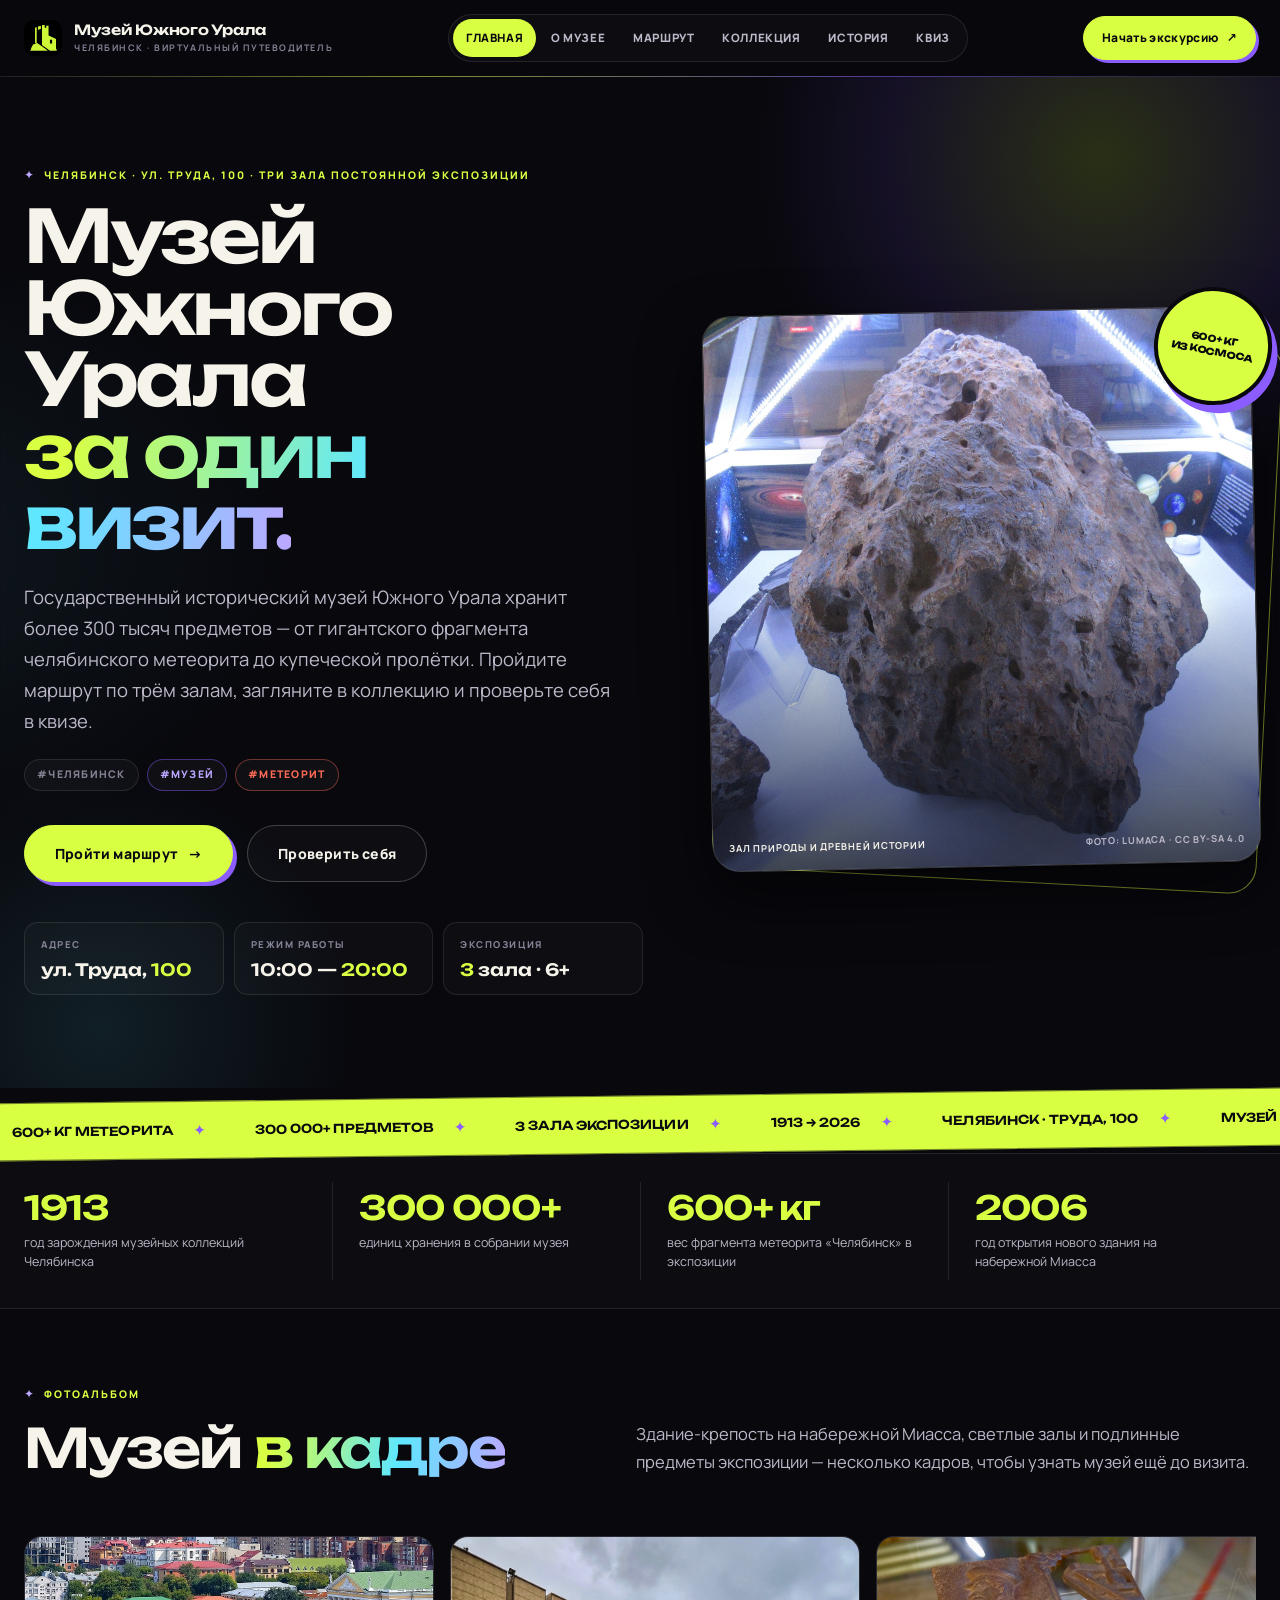
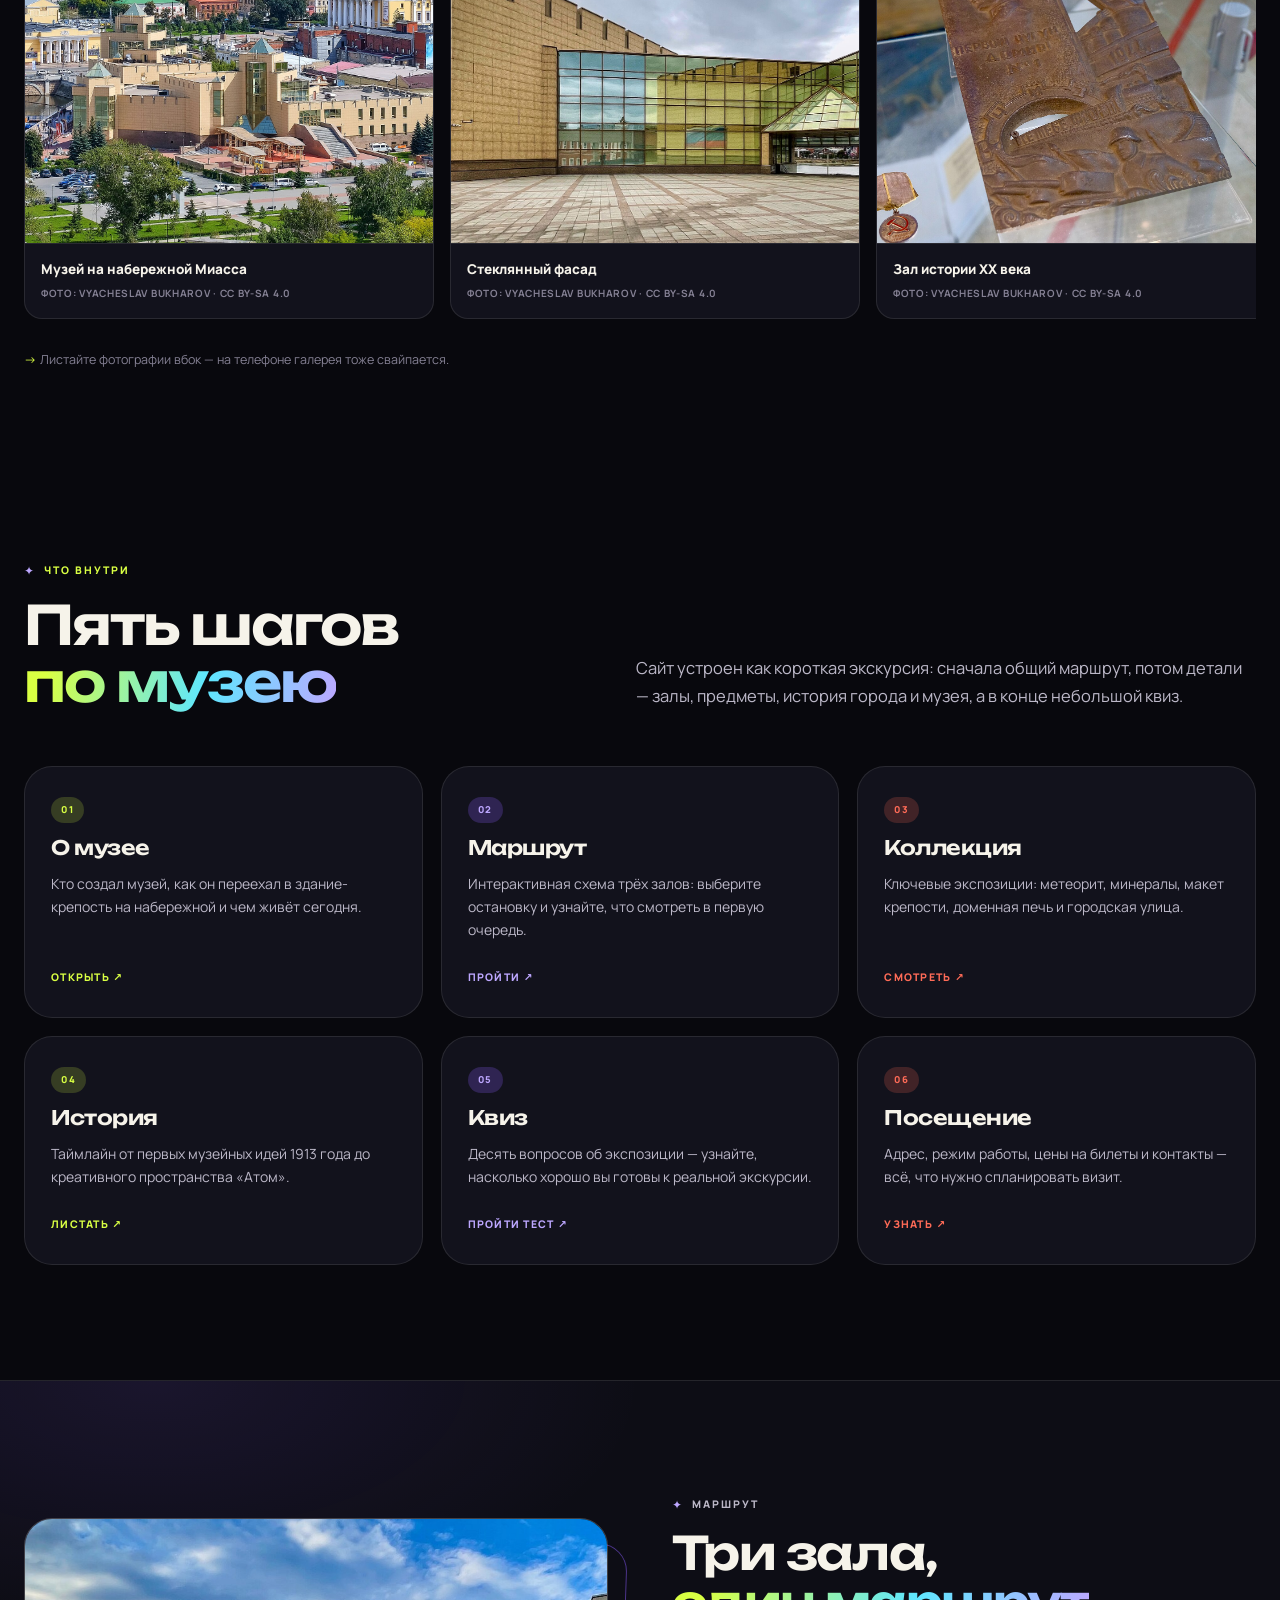
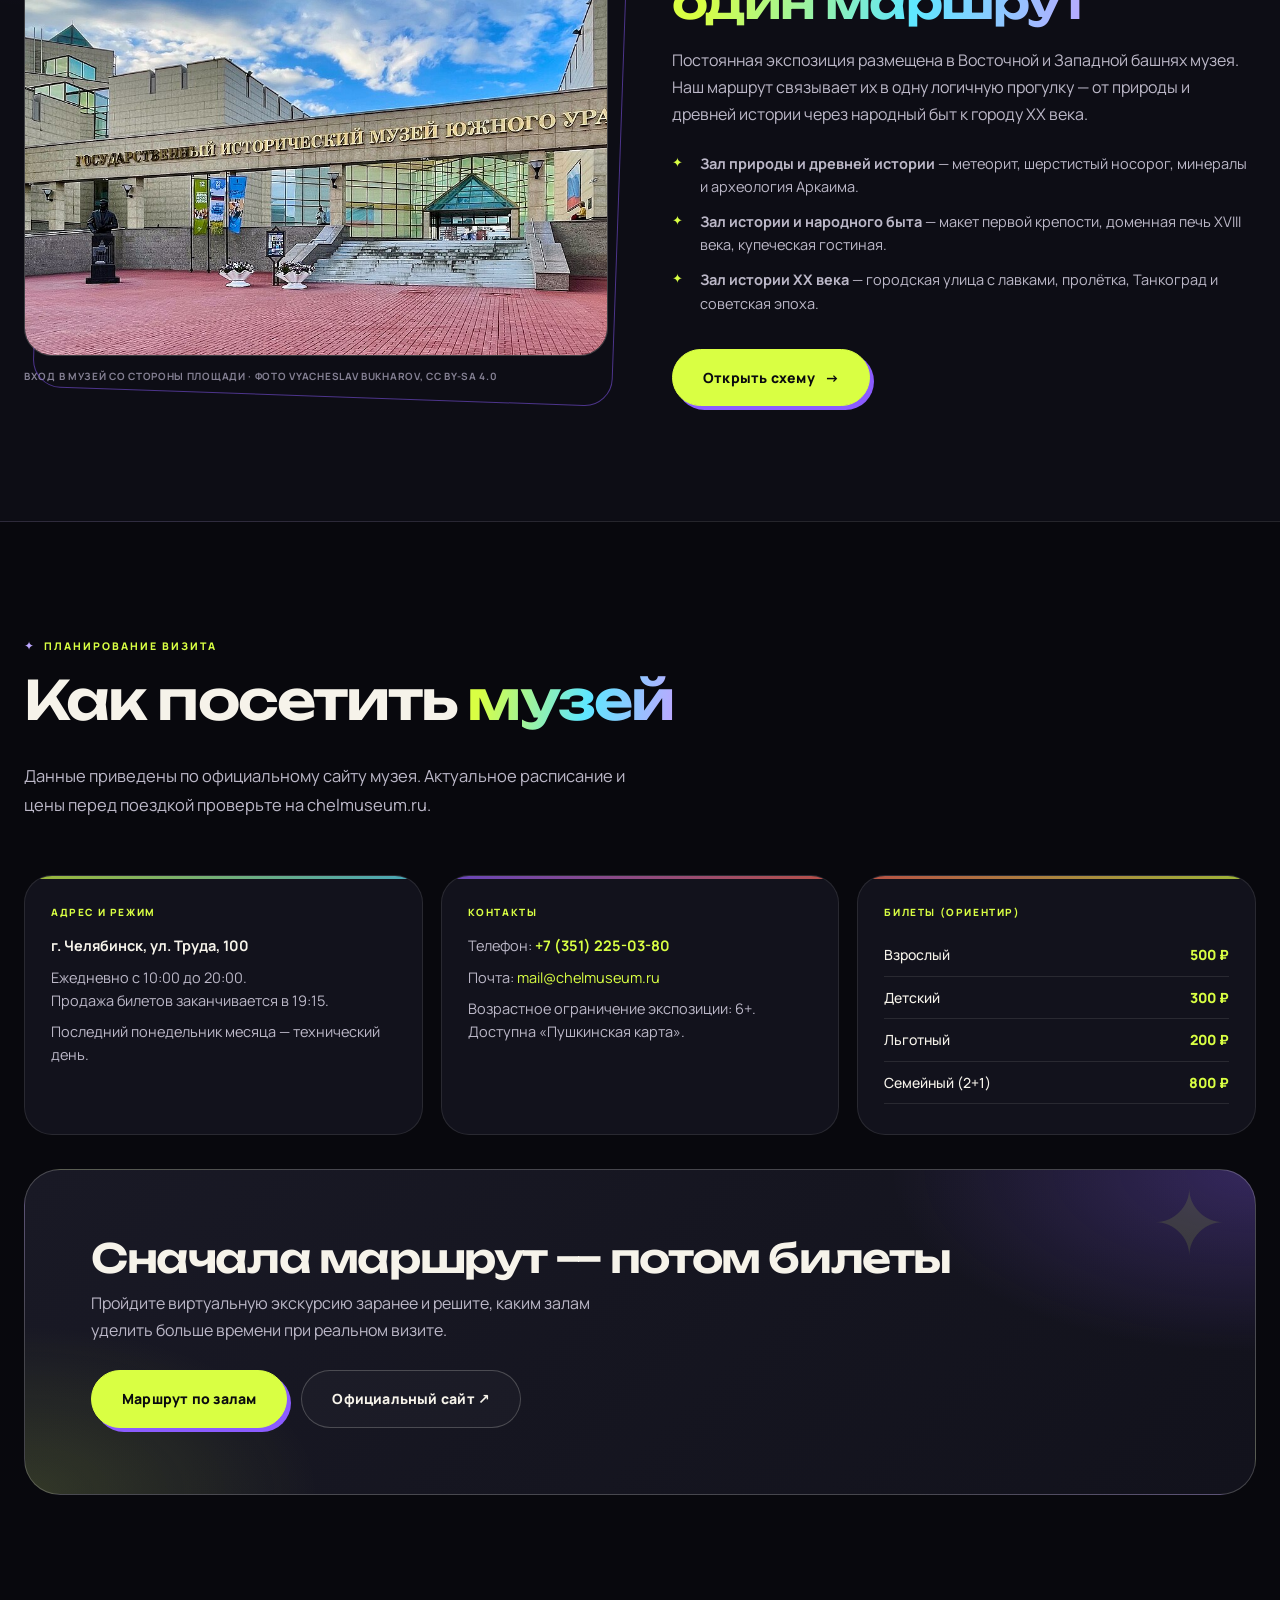
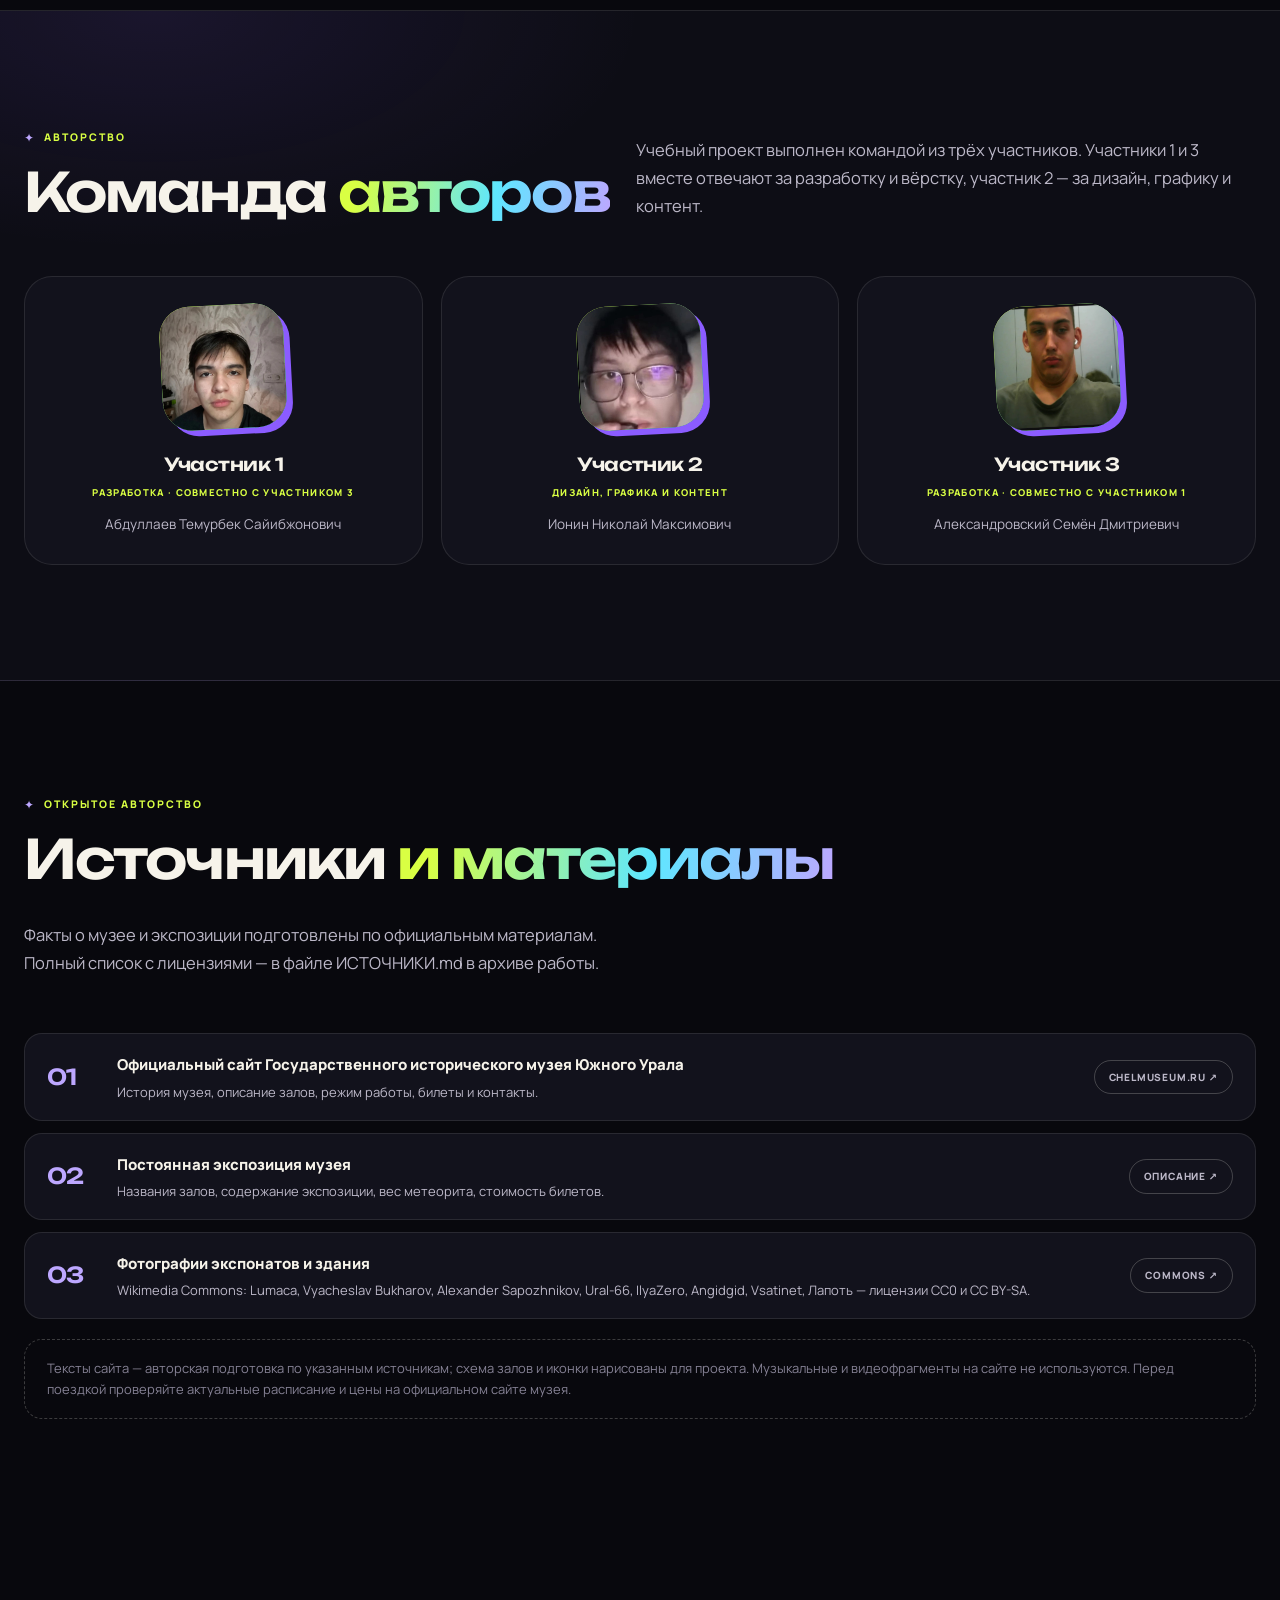
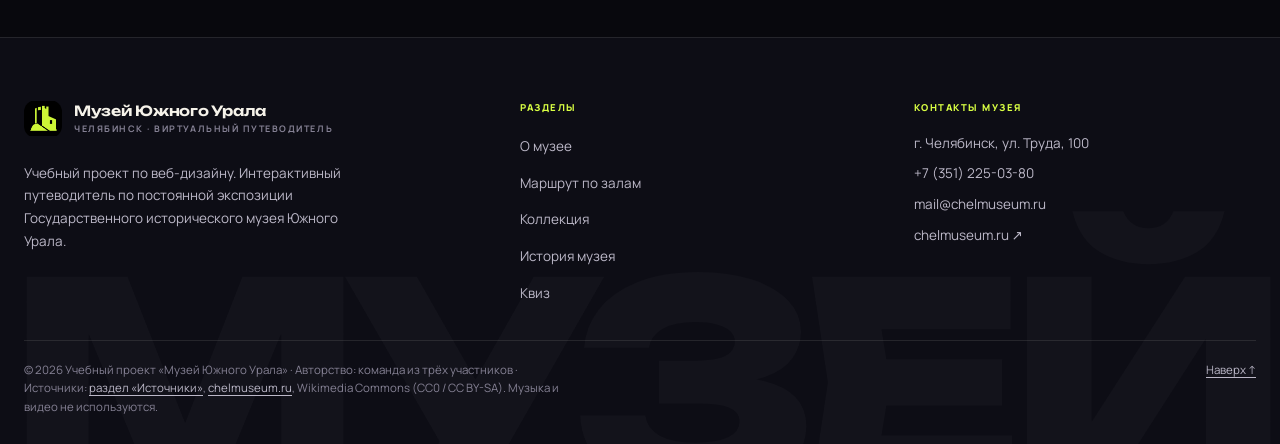
==== index.html @ 5af78d79 "Сайт музея Южного Урала" ====
<!doctype html>
<html lang="ru">
<head>
  <meta charset="utf-8">
  <meta name="viewport" content="width=device-width, initial-scale=1">
  <meta name="theme-color" content="#08080d">
  <meta name="description" content="Виртуальный путеводитель по Государственному историческому музею Южного Урала в Челябинске: маршрут по трём залам, коллекция, история музея и квиз.">
  <title>Музей Южного Урала — виртуальный путеводитель · Челябинск</title>
  <link rel="stylesheet" href="css/style.css">
  <script src="js/main.js" defer></script>
</head>
<body>
  <a class="skip-link" href="#main">Перейти к содержанию</a>

  <header class="site-header">
    <div class="container">
      <a class="brand" href="index.html" aria-label="Музей Южного Урала — на главную">
        <img src="assets/images/Group 1.png" class="brand-mark" alt="Логотип" style="background: none; box-shadow: none; transform: none; object-fit: contain;">
        <span class="brand-name">Музей Южного Урала<span class="brand-sub">Челябинск · виртуальный путеводитель</span></span>
      </a>

      <button class="nav-toggle" type="button" aria-expanded="false" aria-controls="main-nav" aria-label="Открыть меню">
        <span aria-hidden="true"></span>
      </button>

      <nav class="main-nav" id="main-nav" aria-label="Основная навигация">
        <a href="index.html">Главная</a>
        <a href="museum.html">О музее</a>
        <a href="route.html">Маршрут</a>
        <a href="collection.html">Коллекция</a>
        <a href="history.html">История</a>
        <a href="quiz.html">Квиз</a>
      </nav>

      <a class="header-cta" href="route.html">Начать экскурсию <span aria-hidden="true">↗</span></a>
    </div>
  </header>

  <main id="main">

    <!-- Герой -->
    <section class="hero" aria-labelledby="hero-title">
      <div class="container hero-grid">
        <div class="hero-copy">
          <p class="eyebrow">Челябинск · ул. Труда, 100 · три зала постоянной экспозиции</p>
          <h1 class="hero-title" id="hero-title">Музей<br>Южного Урала<br><em>за один визит.</em></h1>
          <p class="hero-lead">
            Государственный исторический музей Южного Урала хранит более 300 тысяч предметов —
            от гигантского фрагмента челябинского метеорита до купеческой пролётки.
            Пройдите маршрут по трём залам, загляните в коллекцию и проверьте себя в квизе.
          </p>
          <div class="hero-chips" aria-label="Ключевые темы проекта">
            <span>#Челябинск</span>
            <span>#музей</span>
            <span>#метеорит</span>
          </div>
          <div class="hero-actions">
            <a class="button button--primary" href="route.html">Пройти маршрут <span aria-hidden="true">→</span></a>
            <a class="button button--ghost" href="quiz.html">Проверить себя</a>
          </div>

          <dl class="hero-meta">
            <div>
              <dt>Адрес</dt>
              <dd>ул. Труда, <span>100</span></dd>
            </div>
            <div>
              <dt>Режим работы</dt>
              <dd>10:00 — <span>20:00</span></dd>
            </div>
            <div>
              <dt>Экспозиция</dt>
              <dd><span>3</span> зала · 6+</dd>
            </div>
          </dl>
        </div>

        <figure class="hero-figure">
          <div class="frame">
            <img src="assets/images/meteorite-museum.jpg" width="1400" height="1050"
                 alt="Фрагмент Челябинского метеорита весом более 600 килограммов под стеклянным колпаком в центре Зала природы и древней истории">
            <figcaption>
              <span>Зал природы и древней истории</span>
              <span>Фото: Lumaca · CC BY-SA 4.0</span>
            </figcaption>
          </div>
          <span class="hero-stamp" aria-hidden="true">600+ кг<br>из космоса</span>
        </figure>
      </div>
    </section>
    <div class="ticker" aria-hidden="true">
      <div class="ticker-track">
        <div class="ticker-group">
          <span class="ticker-item">600+ кг метеорита</span>
          <span class="ticker-item">300 000+ предметов</span>
          <span class="ticker-item">3 зала экспозиции</span>
          <span class="ticker-item">1913 → 2026</span>
          <span class="ticker-item">Челябинск · Труда, 100</span>
          <span class="ticker-item">Музей на крыше</span>
          <span class="ticker-item">Пространство «Атом»</span>
        </div>
        <div class="ticker-group">
          <span class="ticker-item">600+ кг метеорита</span>
          <span class="ticker-item">300 000+ предметов</span>
          <span class="ticker-item">3 зала экспозиции</span>
          <span class="ticker-item">1913 → 2026</span>
          <span class="ticker-item">Челябинск · Труда, 100</span>
          <span class="ticker-item">Музей на крыше</span>
          <span class="ticker-item">Пространство «Атом»</span>
        </div>
      </div>
    </div>
    <section class="facts-strip" aria-label="Музей в цифрах">
      <div class="container">
        <div class="fact"><strong>1913</strong><span>год зарождения музейных коллекций Челябинска</span></div>
        <div class="fact"><strong>300 000+</strong><span>единиц хранения в собрании музея</span></div>
        <div class="fact"><strong>600+ кг</strong><span>вес фрагмента метеорита «Челябинск» в экспозиции</span></div>
        <div class="fact"><strong>2006</strong><span>год открытия нового здания на набережной Миасса</span></div>
      </div>
    </section>
    <section class="section section--tight" aria-labelledby="gallery-title">
      <div class="container">
        <div class="section-head reveal">
          <div>
            <p class="eyebrow">Фотоальбом</p>
            <h2 class="section-title" id="gallery-title">Музей <em>в кадре</em></h2>
          </div>
          <p class="section-lead">
            Здание-крепость на набережной Миасса, светлые залы и подлинные предметы
            экспозиции — несколько кадров, чтобы узнать музей ещё до визита.
          </p>
        </div>

        <div class="photo-strip reveal">
          <figure class="is-wide">
            <img src="assets/images/museum-panorama.jpg" width="1920" height="948" loading="lazy"
                 alt="Панорама здания Государственного исторического музея Южного Урала на набережной реки Миасс">
            <figcaption>
              <strong>Музей на набережной Миасса</strong>
              <span>Фото: Vyacheslav Bukharov · CC BY-SA 4.0</span>
            </figcaption>
          </figure>
          <figure>
            <img src="assets/images/museum-entrance.jpg" width="1920" height="767" loading="lazy"
                 alt="Стеклянный фасад и входная группа музея Южного Урала">
            <figcaption>
              <strong>Стеклянный фасад</strong>
              <span>Фото: Vyacheslav Bukharov · CC BY-SA 4.0</span>
            </figcaption>
          </figure>
          <figure>
            <img src="assets/images/hall-xx.jpg" width="1920" height="1077" loading="lazy"
                 alt="Экспозиция зала истории XX века с витринами и объёмными композициями">
            <figcaption>
              <strong>Зал истории XX века</strong>
              <span>Фото: Vyacheslav Bukharov · CC BY-SA 4.0</span>
            </figcaption>
          </figure>
          <figure>
            <img src="assets/images/hall-xx-2.jpg" width="1920" height="1077" loading="lazy"
                 alt="Витрины и документы в зале истории XX века">
            <figcaption>
              <strong>Витрины и документы</strong>
              <span>Фото: Vyacheslav Bukharov · CC BY-SA 4.0</span>
            </figcaption>
          </figure>
          <figure>
            <img src="assets/images/museum-nw.jpg" width="1496" height="873" loading="lazy"
                 alt="Вид на музей Южного Урала с северо-запада">
            <figcaption>
              <strong>Вид с северо-запада</strong>
              <span>Фото: Alexander Sapozhnikov · CC BY-SA 4.0</span>
            </figcaption>
          </figure>
        </div>
        <p class="gallery-note">Листайте фотографии вбок — на телефоне галерея тоже свайпается.</p>
      </div>
    </section>

    <section class="section" aria-labelledby="sections-title">
      <div class="container">
        <div class="section-head reveal">
          <div>
            <p class="eyebrow">Что внутри</p>
            <h2 class="section-title" id="sections-title">Пять шагов<br><em>по музею</em></h2>
          </div>
          <p class="section-lead">
            Сайт устроен как короткая экскурсия: сначала общий маршрут, потом детали —
            залы, предметы, история города и музея, а в конце небольшой квиз.
          </p>
        </div>

        <div class="cards">
          <a class="card reveal" href="museum.html">
            <span class="card-index">01</span>
            <h3>О музее</h3>
            <p>Кто создал музей, как он переехал в здание-крепость на набережной и чем живёт сегодня.</p>
            <span class="card-link">Открыть ↗</span>
          </a>
          <a class="card reveal" href="route.html">
            <span class="card-index">02</span>
            <h3>Маршрут</h3>
            <p>Интерактивная схема трёх залов: выберите остановку и узнайте, что смотреть в первую очередь.</p>
            <span class="card-link">Пройти ↗</span>
          </a>
          <a class="card reveal" href="collection.html">
            <span class="card-index">03</span>
            <h3>Коллекция</h3>
            <p>Ключевые экспозиции: метеорит, минералы, макет крепости, доменная печь и городская улица.</p>
            <span class="card-link">Смотреть ↗</span>
          </a>
          <a class="card reveal" href="history.html">
            <span class="card-index">04</span>
            <h3>История</h3>
            <p>Таймлайн от первых музейных идей 1913 года до креативного пространства «Атом».</p>
            <span class="card-link">Листать ↗</span>
          </a>
          <a class="card reveal" href="quiz.html">
            <span class="card-index">05</span>
            <h3>Квиз</h3>
            <p>Десять вопросов об экспозиции — узнайте, насколько хорошо вы готовы к реальной экскурсии.</p>
            <span class="card-link">Пройти тест ↗</span>
          </a>
          <a class="card reveal" href="#visit">
            <span class="card-index">06</span>
            <h3>Посещение</h3>
            <p>Адрес, режим работы, цены на билеты и контакты — всё, что нужно спланировать визит.</p>
            <span class="card-link">Узнать ↗</span>
          </a>
        </div>
      </div>
    </section>

    <section class="section section--soft" aria-labelledby="route-preview-title">
      <div class="container split reveal">
        <figure>
          <img src="assets/images/museum-interior.jpg" width="1920" height="696"
               alt="Вход в Государственный исторический музей Южного Урала со стороны городской площади">
          <figcaption>Вход в музей со стороны площади · фото Vyacheslav Bukharov, CC BY-SA 4.0</figcaption>
        </figure>
        <div>
          <p class="eyebrow">Маршрут</p>
          <h2 id="route-preview-title">Три зала,<br><em>один маршрут</em></h2>
          <p>
            Постоянная экспозиция размещена в Восточной и Западной башнях музея.
            Наш маршрут связывает их в одну логичную прогулку — от природы и древней истории
            через народный быт к городу XX века.
          </p>
          <ul class="check-list">
            <li><strong>Зал природы и древней истории</strong> — метеорит, шерстистый носорог, минералы и археология Аркаима.</li>
            <li><strong>Зал истории и народного быта</strong> — макет первой крепости, доменная печь XVIII века, купеческая гостиная.</li>
            <li><strong>Зал истории XX века</strong> — городская улица с лавками, пролётка, Танкоград и советская эпоха.</li>
          </ul>
          <div class="hero-actions">
            <a class="button button--primary" href="route.html">Открыть схему <span aria-hidden="true">→</span></a>
          </div>
        </div>
      </div>
    </section>
    <section class="section" id="visit" aria-labelledby="visit-title">
      <div class="container">
        <div class="section-head reveal">
          <div>
            <p class="eyebrow">Планирование визита</p>
            <h2 class="section-title" id="visit-title">Как посетить <em>музей</em></h2>
          </div>
          <p class="section-lead">
            Данные приведены по официальному сайту музея. Актуальное расписание и цены
            перед поездкой проверьте на chelmuseum.ru.
          </p>
        </div>

        <div class="info-grid reveal">
          <article class="info-card">
            <h3>Адрес и режим</h3>
            <p><strong>г. Челябинск, ул. Труда, 100</strong></p>
            <p>Ежедневно с 10:00 до 20:00.<br>Продажа билетов заканчивается в 19:15.</p>
            <p>Последний понедельник месяца — технический день.</p>
          </article>

          <article class="info-card">
            <h3>Контакты</h3>
            <p>Телефон: <strong><a href="tel:+73512250380">+7 (351) 225-03-80</a></strong></p>
            <p>Почта: <a href="mailto:mail@chelmuseum.ru">mail@chelmuseum.ru</a></p>
            <p>Возрастное ограничение экспозиции: 6+.<br>Доступна «Пушкинская карта».</p>
          </article>

          <article class="info-card">
            <h3>Билеты (ориентир)</h3>
            <table class="price-table">
              <tbody>
                <tr><th scope="row">Взрослый</th><td>500 ₽</td></tr>
                <tr><th scope="row">Детский</th><td>300 ₽</td></tr>
                <tr><th scope="row">Льготный</th><td>200 ₽</td></tr>
                <tr><th scope="row">Семейный (2+1)</th><td>800 ₽</td></tr>
              </tbody>
            </table>
          </article>
        </div>

        <div class="cta-block reveal" style="margin-top: 34px;">
          <div>
            <h2>Сначала маршрут — потом билеты</h2>
            <p>Пройдите виртуальную экскурсию заранее и решите, каким залам уделить больше времени при реальном визите.</p>
          </div>
          <div class="cta-actions">
            <a class="button button--primary" href="route.html">Маршрут по залам</a>
            <a class="button button--ghost" href="https://chelmuseum.ru/" target="_blank" rel="noreferrer">Официальный сайт ↗</a>
          </div>
        </div>
      </div>
    </section>
    <section class="section section--soft" aria-labelledby="team-title">
      <div class="container">
        <div class="section-head reveal">
          <div>
            <p class="eyebrow">Авторство</p>
            <h2 class="section-title" id="team-title">Команда <em>авторов</em></h2>
          </div>
          <p class="section-lead">
            Учебный проект выполнен командой из трёх участников. Участники 1 и 3 вместе
            отвечают за разработку и вёрстку, участник 2 — за дизайн, графику и контент.
          </p>
        </div>
        <div class="team-grid reveal">
          <article class="team-card">
            <div class="team-avatar">
              <span aria-hidden="true">У1</span>
              <img src="assets/images/xFUel3Wk.jpg" width="800" height="800" loading="lazy"
                   alt="Фото участника 1" onerror="this.hidden=true">
            </div>
            <h3>Участник 1</h3>
            <span class="team-role">Разработка · совместно с участником 3</span>
            <p>Абдуллаев Темурбек Сайибжонович</p>
          </article>
          <article class="team-card">
            <div class="team-avatar">
              <span aria-hidden="true">У2</span>
              <img src="assets/images/Q_7I99ul.jpg" width="800" height="800" loading="lazy"
                   alt="Фото участника 2" onerror="this.hidden=true">
            </div>
            <h3>Участник 2</h3>
            <span class="team-role">Дизайн, графика и контент</span>
            <p>Ионин Николай Максимович</p>
          </article>
          <article class="team-card">
            <div class="team-avatar">
              <span aria-hidden="true">У3</span>
              <img src="assets/images/LxFRM_Ic.jpg" width="800" height="800" loading="lazy"
                   alt="Фото участника 3" onerror="this.hidden=true">
            </div>
            <h3>Участник 3</h3>
            <span class="team-role">Разработка · совместно с участником 1</span>
            <p>Александровский Семён Дмитриевич</p>
          </article>
        </div>
      </div>
    </section>
    <section class="section" id="sources" aria-labelledby="sources-title">
      <div class="container">
        <div class="section-head reveal">
          <div>
            <p class="eyebrow">Открытое авторство</p>
            <h2 class="section-title" id="sources-title">Источники <em>и материалы</em></h2>
          </div>
          <p class="section-lead">
            Факты о музее и экспозиции подготовлены по официальным материалам.
            Полный список с лицензиями — в файле ИСТОЧНИКИ.md в архиве работы.
          </p>
        </div>

        <div class="sources-list reveal">
          <article class="source-item">
            <span class="source-num">01</span>
            <div>
              <h3>Официальный сайт Государственного исторического музея Южного Урала</h3>
              <p>История музея, описание залов, режим работы, билеты и контакты.</p>
            </div>
            <a href="https://chelmuseum.ru/" target="_blank" rel="noreferrer">chelmuseum.ru ↗</a>
          </article>

          <article class="source-item">
            <span class="source-num">02</span>
            <div>
              <h3>Постоянная экспозиция музея</h3>
              <p>Названия залов, содержание экспозиции, вес метеорита, стоимость билетов.</p>
            </div>
            <a href="https://chelmuseum.ru/exhibitions/postoyannaya-ekspozitsiya-muzeya/" target="_blank" rel="noreferrer">Описание ↗</a>
          </article>

          <article class="source-item">
            <span class="source-num">03</span>
            <div>
              <h3>Фотографии экспонатов и здания</h3>
              <p>Wikimedia Commons: Lumaca, Vyacheslav Bukharov, Alexander Sapozhnikov, Ural-66, IlyaZero, Angidgid, Vsatinet, Лапоть — лицензии CC0 и CC BY-SA.</p>
            </div>
            <a href="https://commons.wikimedia.org/" target="_blank" rel="noreferrer">Commons ↗</a>
          </article>
        </div>

        <p class="license-note reveal">
          Тексты сайта — авторская подготовка по указанным источникам; схема залов и иконки
          нарисованы для проекта. Музыкальные и видеофрагменты на сайте не используются.
          Перед поездкой проверяйте актуальные расписание и цены на официальном сайте музея.
        </p>
      </div>
    </section>

  </main>

  <footer class="site-footer">
    <div class="container">
      <div class="footer-grid">
        <div class="footer-about">
          <a class="brand" href="index.html">
            <img src="assets/images/Group 1.png" class="brand-mark" alt="Логотип" style="background: none; box-shadow: none; transform: none; object-fit: contain;">
            <span class="brand-name">Музей Южного Урала<span class="brand-sub">Челябинск · виртуальный путеводитель</span></span>
          </a>
          <p>
            Учебный проект по веб-дизайну. Интерактивный путеводитель по постоянной
            экспозиции Государственного исторического музея Южного Урала.
          </p>
        </div>

        <div class="footer-col">
          <h3>Разделы</h3>
          <ul>
            <li><a href="museum.html">О музее</a></li>
            <li><a href="route.html">Маршрут по залам</a></li>
            <li><a href="collection.html">Коллекция</a></li>
            <li><a href="history.html">История музея</a></li>
            <li><a href="quiz.html">Квиз</a></li>
          </ul>
        </div>

        <div class="footer-col">
          <h3>Контакты музея</h3>
          <address>
            <span>г. Челябинск, ул. Труда, 100</span>
            <a href="tel:+73512250380">+7 (351) 225-03-80</a>
            <a href="mailto:mail@chelmuseum.ru">mail@chelmuseum.ru</a>
            <a href="https://chelmuseum.ru/" target="_blank" rel="noreferrer">chelmuseum.ru ↗</a>
          </address>
        </div>
      </div>

      <div class="footer-bottom">
        <p>
          © <span id="current-year">2026</span> Учебный проект «Музей Южного Урала» ·
          Авторство: команда из трёх участников · Источники: <a href="#sources">раздел «Источники»</a>,
          <a href="https://chelmuseum.ru/" target="_blank" rel="noreferrer">chelmuseum.ru</a>,
          Wikimedia Commons (CC0 / CC BY-SA). Музыка и видео не используются.
        </p>
        <a href="#main">Наверх ↑</a>
      </div>
    </div>
  </footer>
</body>
</html>
---- css/style.css ----
@font-face {
  font-family: 'Manrope';
  src: url('../assets/fonts/manrope-400.ttf') format('truetype');
  font-weight: 400;
  font-style: normal;
  font-display: swap;
}
@font-face {
  font-family: 'Manrope';
  src: url('../assets/fonts/manrope-500.ttf') format('truetype');
  font-weight: 500;
  font-style: normal;
  font-display: swap;
}
@font-face {
  font-family: 'Manrope';
  src: url('../assets/fonts/manrope-700.ttf') format('truetype');
  font-weight: 700;
  font-style: normal;
  font-display: swap;
}
@font-face {
  font-family: 'Manrope';
  src: url('../assets/fonts/manrope-800.ttf') format('truetype');
  font-weight: 800;
  font-style: normal;
  font-display: swap;
}
@font-face {
  font-family: 'Unbounded';
  src: url('../assets/fonts/unbounded-400.ttf') format('truetype');
  font-weight: 400;
  font-style: normal;
  font-display: swap;
}
@font-face {
  font-family: 'Unbounded';
  src: url('../assets/fonts/unbounded-600.ttf') format('truetype');
  font-weight: 600;
  font-style: normal;
  font-display: swap;
}
@font-face {
  font-family: 'Unbounded';
  src: url('../assets/fonts/unbounded-800.ttf') format('truetype');
  font-weight: 800;
  font-style: normal;
  font-display: swap;
}

:root {
  color-scheme: dark;

  --bg: #08080d;
  --bg-soft: #0d0d15;
  --surface: #12121c;
  --surface-2: #191925;
  --surface-3: #22222f;
  --line: rgba(246, 243, 234, 0.10);
  --line-strong: rgba(246, 243, 234, 0.22);

  --ink: #f6f3ea;
  --ink-dim: #bcb8c8;
  --muted: #858194;

  --lime: #d9ff43;
  --lime-2: #edffa0;
  --violet: #8b5cff;
  --violet-2: #bda7ff;
  --coral: #ff6b57;
  --cyan: #5ee7ff;
  --ok: #7dffa8;

  --display: 'Unbounded', 'Segoe UI', system-ui, -apple-system, 'Helvetica Neue', Arial, sans-serif;
  --sans: 'Manrope', 'Segoe UI', system-ui, -apple-system, 'Helvetica Neue', Arial, sans-serif;
  --mono: Consolas, 'Courier New', monospace;

  --radius: 18px;
  --radius-lg: 28px;
  --radius-xl: 36px;
  --container: 1240px;
  --header-h: 76px;

  --shadow: 0 24px 60px rgba(0, 0, 0, 0.5);
  --shadow-lime: 0 0 44px rgba(217, 255, 67, 0.22);
}

/* ---------- Базовые правила ---------- */
*, *::before, *::after { box-sizing: border-box; }

html {
  scroll-behavior: smooth;
  scroll-padding-top: calc(var(--header-h) + 18px);
  overflow-x: hidden;
  overflow-x: clip;
}

body {
  margin: 0;
  background:
    radial-gradient(900px 620px at 88% -8%, rgba(139, 92, 255, 0.17), transparent 62%),
    radial-gradient(760px 520px at -12% 8%, rgba(94, 231, 255, 0.08), transparent 60%),
    var(--bg);
  color: var(--ink);
  font-family: var(--sans);
  font-size: 16px;
  font-weight: 400;
  line-height: 1.68;
  -webkit-font-smoothing: antialiased;
  text-rendering: optimizeLegibility;
}

[hidden] { display: none !important; }

img { max-width: 100%; height: auto; display: block; }

a {
  color: var(--lime);
  text-decoration-thickness: 1px;
  text-underline-offset: 3px;
  transition: color 0.2s ease;
}
a:hover { color: var(--violet-2); }

button { font: inherit; }

:focus-visible {
  outline: 3px solid var(--lime);
  outline-offset: 3px;
  border-radius: 6px;
}

::selection { background: var(--lime); color: #0a0a0f; }

.container {
  width: min(var(--container), 100% - 48px);
  margin-inline: auto;
}

.sr-only {
  position: absolute;
  width: 1px; height: 1px;
  margin: -1px; padding: 0;
  overflow: hidden;
  clip: rect(0 0 0 0);
  white-space: nowrap; border: 0;
}

.skip-link {
  position: absolute;
  left: 16px; top: -70px;
  z-index: 100;
  padding: 12px 18px;
  background: var(--lime);
  color: #0a0a0f;
  font-weight: 800;
  border-radius: 0 0 12px 12px;
  text-decoration: none;
  transition: top 0.2s ease;
}
.skip-link:focus { top: 0; color: #0a0a0f; }

/* ---------- Шапка ---------- */
.site-header {
  position: sticky;
  top: 0;
  z-index: 50;
  background: rgba(8, 8, 13, 0.82);
  backdrop-filter: blur(18px) saturate(140%);
  border-bottom: 1px solid var(--line);
}

.site-header::after {
  content: '';
  position: absolute;
  left: 0; right: 0; bottom: -1px;
  height: 1px;
  background: linear-gradient(90deg, transparent, rgba(217, 255, 67, 0.5), rgba(139, 92, 255, 0.5), transparent);
  pointer-events: none;
}

.site-header .container {
  min-height: var(--header-h);
  display: flex;
  align-items: center;
  justify-content: space-between;
  gap: 18px;
}

.brand {
  display: inline-flex;
  align-items: center;
  gap: 12px;
  text-decoration: none;
  color: var(--ink);
}
.brand:hover { color: var(--ink); }

.brand-mark {
  width: 38px; height: 38px;
  flex: none;
  border: 0;
  border-radius: 12px;
  position: relative;
  display: grid;
  place-items: center;
  background: linear-gradient(135deg, var(--lime), #a9df00);
  box-shadow: 0 0 26px rgba(217, 255, 67, 0.28);
  transform: rotate(-6deg);
}
.brand-mark::before,
.brand-mark::after {
  content: '';
  position: absolute;
  width: 17px; height: 3px;
  border-radius: 3px;
  background: #0a0a0f;
}
.brand-mark::before { transform: rotate(45deg); }
.brand-mark::after { transform: rotate(-45deg); }

.brand-name {
  font-family: var(--display);
  font-weight: 600;
  font-size: 14px;
  line-height: 1.2;
  letter-spacing: -0.02em;
}
.brand-sub {
  display: block;
  font-family: var(--sans);
  font-weight: 700;
  font-size: 9px;
  letter-spacing: 0.17em;
  text-transform: uppercase;
  color: var(--muted);
  margin-top: 4px;
}

.main-nav {
  display: flex;
  align-items: center;
  gap: 2px;
  padding: 4px;
  border: 1px solid var(--line);
  border-radius: 999px;
  background: rgba(255, 255, 255, 0.025);
}

.main-nav a {
  color: var(--ink-dim);
  text-decoration: none;
  font-family: var(--sans);
  font-size: 11.5px;
  font-weight: 800;
  letter-spacing: 0.05em;
  text-transform: uppercase;
  padding: 9px 13px;
  border-radius: 999px;
  border: 0;
  white-space: nowrap;
  transition: color 0.2s ease, background 0.2s ease;
}
.main-nav a:hover { color: var(--ink); background: rgba(255, 255, 255, 0.06); }
.main-nav a[aria-current='page'] {
  color: #0a0a0f;
  background: var(--lime);
}

.header-cta {
  display: inline-flex;
  align-items: center;
  gap: 8px;
  padding: 11px 18px;
  border: 1px solid var(--lime);
  border-radius: 999px;
  background: var(--lime);
  color: #0a0a0f;
  text-decoration: none;
  font-size: 12px;
  font-weight: 800;
  letter-spacing: 0.03em;
  white-space: nowrap;
  box-shadow: 3px 3px 0 var(--violet);
  transition: transform 0.18s ease, box-shadow 0.18s ease, background 0.2s ease;
}
.header-cta:hover {
  background: var(--lime-2);
  color: #0a0a0f;
  transform: translate(-2px, -2px);
  box-shadow: 5px 5px 0 var(--violet);
}

.nav-toggle {
  display: none;
  width: 44px; height: 44px;
  background: var(--surface);
  border: 1px solid var(--line-strong);
  border-radius: 12px;
  cursor: pointer;
  position: relative;
}
.nav-toggle span,
.nav-toggle span::before,
.nav-toggle span::after {
  content: '';
  position: absolute;
  left: 11px; right: 11px;
  height: 2px;
  background: var(--ink);
  border-radius: 2px;
  transition: transform 0.2s ease, opacity 0.2s ease;
}
.nav-toggle span { top: 21px; }
.nav-toggle span::before { top: -7px; }
.nav-toggle span::after { top: 7px; }
.nav-toggle[aria-expanded='true'] span { background: transparent; }
.nav-toggle[aria-expanded='true'] span::before { transform: translateY(7px) rotate(45deg); }
.nav-toggle[aria-expanded='true'] span::after { transform: translateY(-7px) rotate(-45deg); }

/* ---------- Типографика секций ---------- */
.eyebrow {
  display: flex;
  flex-wrap: wrap;
  align-items: center;
  gap: 8px;
  margin: 0 0 16px;
  font-family: var(--sans);
  font-size: 10.5px;
  font-weight: 800;
  letter-spacing: 0.19em;
  text-transform: uppercase;
  color: var(--lime);
}
.eyebrow::before {
  content: '✦';
  font-size: 12px;
  line-height: 1;
  color: var(--violet-2);
}

.section-title {
  margin: 0;
  font-family: var(--display);
  font-weight: 600;
  font-size: clamp(30px, 4.5vw, 54px);
  line-height: 1.06;
  letter-spacing: -0.035em;
  text-wrap: balance;
}
.section-title em,
.page-title em,
.hero-title em,
.split h2 em,
.cta-block h2 em {
  font-style: normal;
  background: linear-gradient(100deg, var(--lime) 8%, var(--cyan) 58%, var(--violet-2) 100%);
  -webkit-background-clip: text;
  background-clip: text;
  color: transparent;
}

.section-lead {
  margin: 16px 0 0;
  max-width: 62ch;
  color: var(--ink-dim);
  font-size: 16.5px;
  line-height: 1.7;
}

.section { padding: clamp(64px, 9vw, 120px) 0; }
.section--tight { padding: clamp(44px, 6vw, 80px) 0; }
.section--soft {
  background:
    radial-gradient(700px 340px at 12% 0%, rgba(139, 92, 255, 0.10), transparent 70%),
    var(--bg-soft);
  border-block: 1px solid var(--line);
}

.section-head {
  display: flex;
  flex-wrap: wrap;
  align-items: flex-end;
  justify-content: space-between;
  gap: 24px;
  margin-bottom: clamp(32px, 4.5vw, 56px);
}
.section-head .section-lead { margin-top: 10px; }

/* ---------- Кнопки ---------- */
.button {
  display: inline-flex;
  align-items: center;
  justify-content: center;
  gap: 10px;
  padding: 16px 30px;
  border-radius: 999px;
  border: 1px solid transparent;
  font-family: var(--sans);
  font-size: 14px;
  font-weight: 800;
  letter-spacing: 0.015em;
  text-decoration: none;
  cursor: pointer;
  transition: transform 0.18s ease, background 0.2s ease, border-color 0.2s ease, color 0.2s ease, box-shadow 0.18s ease;
}
.button:active { transform: translateY(1px); }

.button--primary {
  background: var(--lime);
  border-color: var(--lime);
  color: #0a0a0f;
  box-shadow: 4px 4px 0 var(--violet);
}
.button--primary:hover {
  background: var(--lime-2);
  border-color: var(--lime-2);
  color: #0a0a0f;
  transform: translate(-2px, -2px);
  box-shadow: 6px 6px 0 var(--violet);
}

.button--ghost {
  border-color: var(--line-strong);
  color: var(--ink);
  background: rgba(255, 255, 255, 0.025);
}
.button--ghost:hover {
  border-color: var(--lime);
  color: var(--lime);
  background: rgba(217, 255, 67, 0.06);
}

/* ---------- Главная: hero ---------- */
.hero {
  position: relative;
  overflow: hidden;
  padding: clamp(48px, 7vw, 96px) 0 clamp(46px, 6vw, 82px);
}

.hero::before {
  content: '';
  position: absolute;
  top: -280px; right: -180px;
  width: 720px; height: 720px;
  background: radial-gradient(circle, rgba(217, 255, 67, 0.16), rgba(139, 92, 255, 0.10) 42%, transparent 68%);
  pointer-events: none;
}
.hero::after {
  content: '';
  position: absolute;
  left: -180px; bottom: -220px;
  width: 560px; height: 560px;
  background: radial-gradient(circle, rgba(94, 231, 255, 0.10), transparent 66%);
  pointer-events: none;
}

.hero-grid {
  position: relative;
  z-index: 1;
  display: grid;
  grid-template-columns: 1.06fr 0.94fr;
  gap: clamp(34px, 5vw, 74px);
  align-items: center;
}

.hero-title {
  margin: 0;
  font-family: var(--display);
  font-weight: 600;
  font-size: clamp(40px, 5.7vw, 78px);
  line-height: 0.98;
  letter-spacing: -0.045em;
  text-wrap: balance;
}

.hero-lead {
  margin: 24px 0 0;
  max-width: 54ch;
  font-size: clamp(16px, 1.45vw, 18.5px);
  line-height: 1.68;
  color: var(--ink-dim);
}

.hero-chips {
  display: flex;
  flex-wrap: wrap;
  gap: 8px;
  margin-top: 22px;
}
.hero-chips span {
  display: inline-flex;
  align-items: center;
  padding: 6px 12px;
  border: 1px solid var(--line);
  border-radius: 999px;
  background: rgba(255, 255, 255, 0.03);
  color: var(--muted);
  font-size: 10.5px;
  font-weight: 800;
  letter-spacing: 0.12em;
  text-transform: uppercase;
}
.hero-chips span:nth-child(2) {
  border-color: rgba(139, 92, 255, 0.45);
  color: var(--violet-2);
}
.hero-chips span:nth-child(3) {
  border-color: rgba(255, 107, 87, 0.4);
  color: var(--coral);
}

.hero-actions {
  display: flex;
  flex-wrap: wrap;
  gap: 14px;
  margin-top: 34px;
}

.hero-meta {
  margin-top: 40px;
  padding-top: 0;
  border-top: 0;
  display: grid;
  grid-template-columns: repeat(3, minmax(0, 1fr));
  gap: 10px;
}
.hero-meta > div {
  padding: 14px 16px;
  border: 1px solid var(--line);
  border-radius: 14px;
  background: rgba(255, 255, 255, 0.025);
}
.hero-meta dt {
  font-family: var(--sans);
  font-size: 9.5px;
  font-weight: 800;
  letter-spacing: 0.16em;
  text-transform: uppercase;
  color: var(--muted);
}
.hero-meta dd {
  margin: 6px 0 0;
  font-family: var(--display);
  font-weight: 600;
  font-size: 17px;
  line-height: 1.25;
  color: var(--ink);
}
.hero-meta dd span { color: var(--lime); }

.hero-figure { position: relative; margin: 0; }

.hero-figure::before {
  content: '';
  position: absolute;
  inset: 18px -14px -14px 18px;
  border: 1px solid rgba(217, 255, 67, 0.55);
  border-radius: var(--radius-lg);
  transform: rotate(3deg);
  pointer-events: none;
}

.hero-figure .frame {
  position: relative;
  border-radius: var(--radius-lg);
  overflow: hidden;
  border: 1px solid var(--line-strong);
  box-shadow: var(--shadow);
  transform: rotate(-1.2deg);
  transition: transform 0.35s ease;
}
.hero-figure:hover .frame { transform: rotate(0deg); }

.hero-figure img {
  width: 100%;
  aspect-ratio: 4 / 4.05;
  object-fit: cover;
}

.hero-figure .frame::after {
  content: '';
  position: absolute;
  inset: 0;
  background: linear-gradient(to top, rgba(8, 8, 13, 0.72), transparent 48%);
  pointer-events: none;
}

.hero-figure figcaption {
  position: absolute;
  left: 16px; right: 16px; bottom: 14px;
  z-index: 2;
  display: flex;
  flex-wrap: wrap;
  justify-content: space-between;
  gap: 8px 14px;
  font-family: var(--sans);
  font-size: 9.5px;
  font-weight: 700;
  letter-spacing: 0.08em;
  text-transform: uppercase;
  color: var(--ink-dim);
}
.hero-figure figcaption span:first-child { color: var(--ink); }

.hero-stamp {
  position: absolute;
  top: -24px; right: -16px;
  width: 118px; height: 118px;
  border-radius: 50%;
  background: var(--lime);
  color: #0a0a0f;
  display: grid;
  place-items: center;
  text-align: center;
  font-family: var(--display);
  font-size: 9.5px;
  font-weight: 800;
  letter-spacing: -0.01em;
  text-transform: uppercase;
  line-height: 1.35;
  transform: rotate(11deg);
  border: 4px solid var(--bg);
  box-shadow: 7px 7px 0 var(--violet);
}

/* ---------- Бегущая строка ---------- */
.ticker {
  position: relative;
  z-index: 2;
  overflow: hidden;
  padding: 15px 0;
  background: var(--lime);
  color: #0a0a0f;
  border-block: 1px solid rgba(8, 8, 13, 0.5);
  transform: rotate(-0.7deg) scale(1.02);
  margin-top: 8px;
}
.ticker-track {
  display: flex;
  width: max-content;
  animation: ticker 34s linear infinite;
}
.ticker-group { display: flex; align-items: center; }
.ticker-item {
  display: inline-flex;
  align-items: center;
  gap: 20px;
  padding: 0 24px;
  font-family: var(--display);
  font-size: 12px;
  font-weight: 600;
  letter-spacing: -0.01em;
  text-transform: uppercase;
  white-space: nowrap;
}
.ticker-item::after {
  content: '✦';
  font-family: var(--sans);
  font-size: 15px;
  color: var(--violet);
}
@keyframes ticker {
  from { transform: translateX(0); }
  to { transform: translateX(-50%); }
}
.facts-strip {
  border-block: 1px solid var(--line);
  background: rgba(255, 255, 255, 0.015);
}
.facts-strip .container {
  display: grid;
  grid-template-columns: repeat(4, minmax(0, 1fr));
  gap: 0;
  padding: 28px 0;
}
.fact {
  padding: 8px 26px;
  border-left: 1px solid var(--line);
}
.fact:first-child { border-left: 0; padding-left: 0; }
.fact strong {
  display: block;
  font-family: var(--display);
  font-weight: 600;
  font-size: clamp(24px, 2.6vw, 36px);
  letter-spacing: -0.04em;
  color: var(--lime);
  line-height: 1.08;
}
.fact span {
  display: block;
  margin-top: 8px;
  font-size: 12.5px;
  line-height: 1.5;
  color: var(--ink-dim);
}

/*Фотогалерея */
.photo-strip {
  display: flex;
  gap: 16px;
  overflow-x: auto;
  padding: 4px 4px 18px;
  scroll-snap-type: x mandatory;
  scrollbar-width: thin;
  scrollbar-color: var(--line-strong) transparent;
}
.photo-strip::-webkit-scrollbar { height: 8px; }
.photo-strip::-webkit-scrollbar-thumb { background: var(--surface-3); border-radius: 999px; }

.photo-strip figure {
  flex: 0 0 min(410px, 78vw);
  display: flex;
  flex-direction: column;
  margin: 0;
  scroll-snap-align: start;
  border: 1px solid var(--line);
  border-radius: var(--radius);
  background: var(--surface);
  overflow: hidden;
  transition: border-color 0.25s ease, transform 0.25s ease;
}
.photo-strip figure:hover {
  border-color: rgba(217, 255, 67, 0.55);
  transform: translateY(-4px);
}
.photo-strip img {
  width: 100%;
  aspect-ratio: 4 / 3;
  object-fit: cover;
}
.photo-strip figcaption {
  display: grid;
  gap: 4px;
  margin-top: auto;
  padding: 14px 16px 16px;
  border-top: 1px solid var(--line);
}
.photo-strip figcaption strong {
  font-family: var(--sans);
  font-size: 13.5px;
  font-weight: 800;
  color: var(--ink);
}
.photo-strip figcaption span {
  font-size: 10px;
  font-weight: 700;
  letter-spacing: 0.07em;
  text-transform: uppercase;
  color: var(--muted);
}

.photo-grid {
  display: grid;
  grid-template-columns: repeat(4, minmax(0, 1fr));
  grid-auto-rows: 190px;
  gap: 14px;
}
.photo-grid figure {
  position: relative;
  margin: 0;
  border: 1px solid var(--line);
  border-radius: var(--radius);
  overflow: hidden;
  background: var(--surface);
}
.photo-grid img {
  width: 100%;
  height: 100%;
  object-fit: cover;
  transition: transform 0.5s ease;
}
.photo-grid figure:hover img { transform: scale(1.045); }
.photo-grid figure.is-wide {
  grid-column: span 2;
  grid-row: span 2;
}
.photo-grid figcaption {
  position: absolute;
  left: 0; right: 0; bottom: 0;
  padding: 34px 16px 14px;
  background: linear-gradient(to top, rgba(8, 8, 13, 0.88), transparent);
  display: grid;
  gap: 3px;
}
.photo-grid figcaption strong {
  font-family: var(--sans);
  font-size: 13px;
  font-weight: 800;
  color: var(--ink);
}
.photo-grid figcaption span {
  font-size: 9.5px;
  font-weight: 700;
  letter-spacing: 0.08em;
  text-transform: uppercase;
  color: var(--ink-dim);
}

.gallery-note {
  margin: 12px 0 0;
  font-size: 12.5px;
  color: var(--muted);
}
.gallery-note::before { content: '→ '; color: var(--lime); }

/*Карточки-превью разделов*/
.cards {
  display: grid;
  grid-template-columns: repeat(3, minmax(0, 1fr));
  gap: 18px;
}

.card {
  --accent: var(--lime);
  --accent-soft: rgba(217, 255, 67, 0.18);
  --pad-y: 30px;
  --pad-x: 26px;
  position: relative;
  display: flex;
  flex-direction: column;
  gap: 12px;
  padding: var(--pad-y) var(--pad-x);
  background: var(--surface);
  border: 1px solid var(--line);
  border-radius: var(--radius-lg);
  color: var(--ink);
  text-decoration: none;
  overflow: hidden;
  transition: transform 0.22s ease, border-color 0.22s ease, background 0.22s ease, box-shadow 0.22s ease;
}
.card:nth-child(3n+2) { --accent: var(--violet-2); --accent-soft: rgba(139, 92, 255, 0.24); }
.card:nth-child(3n+3) { --accent: var(--coral); --accent-soft: rgba(255, 107, 87, 0.20); }

.card::before {
  content: '';
  position: absolute;
  top: -70px; right: -60px;
  width: 190px; height: 190px;
  background: radial-gradient(circle, var(--accent-soft), transparent 68%);
  opacity: 0;
  transition: opacity 0.25s ease;
  pointer-events: none;
}
.card:hover {
  transform: translateY(-6px);
  border-color: var(--accent);
  background: var(--surface-2);
  color: var(--ink);
  box-shadow: 0 22px 50px rgba(0, 0, 0, 0.45);
}
.card:hover::before { opacity: 1; }

.card-photo {
  width: calc(100% + 52px);
  max-width: none;
  aspect-ratio: 16 / 9;
  object-fit: cover;
  margin: -30px -26px 18px;
  border-bottom: 1px solid var(--line);
}

.card-index {
  display: inline-flex;
  align-items: center;
  align-self: flex-start;
  padding: 5px 10px;
  border-radius: 999px;
  background: var(--accent-soft);
  font-family: var(--sans);
  font-size: 9.5px;
  font-weight: 800;
  letter-spacing: 0.16em;
  text-transform: uppercase;
  color: var(--accent);
}
.card h3 {
  margin: 0;
  font-family: var(--display);
  font-weight: 600;
  font-size: 20px;
  line-height: 1.25;
  letter-spacing: -0.025em;
}
.card p {
  margin: 0;
  font-size: 14px;
  line-height: 1.65;
  color: var(--ink-dim);
}
.card-link {
  margin-top: auto;
  padding-top: 16px;
  font-family: var(--sans);
  font-size: 10.5px;
  font-weight: 800;
  letter-spacing: 0.12em;
  text-transform: uppercase;
  color: var(--accent);
}

/*Сплит «изображение + текст»*/
.split {
  display: grid;
  grid-template-columns: 1fr 1fr;
  gap: clamp(30px, 5vw, 68px);
  align-items: center;
}

.split figure { margin: 0; position: relative; }
.split figure::before {
  content: '';
  position: absolute;
  inset: 16px -12px -12px 16px;
  border: 1px solid rgba(139, 92, 255, 0.5);
  border-radius: var(--radius-lg);
  transform: rotate(2deg);
  pointer-events: none;
}
.split figure img {
  position: relative;
  width: 100%;
  border-radius: var(--radius-lg);
  border: 1px solid var(--line-strong);
  aspect-ratio: 4 / 3;
  object-fit: cover;
}
.split figcaption {
  margin-top: 12px;
  font-size: 10px;
  font-weight: 700;
  letter-spacing: 0.07em;
  text-transform: uppercase;
  color: var(--muted);
}

.split h2 {
  margin: 0 0 20px;
  font-family: var(--display);
  font-weight: 600;
  font-size: clamp(28px, 3.6vw, 46px);
  line-height: 1.08;
  letter-spacing: -0.035em;
  text-wrap: balance;
}
.split p { color: var(--ink-dim); margin: 0 0 14px; }

.check-list {
  list-style: none;
  margin: 24px 0 0;
  padding: 0;
  display: grid;
  gap: 12px;
}
.check-list li {
  position: relative;
  padding-left: 28px;
  color: var(--ink-dim);
  font-size: 14.5px;
  line-height: 1.6;
}
.check-list li::before {
  content: '✦';
  position: absolute;
  left: 0; top: 1px;
  width: auto; height: auto;
  border: 0;
  background: none;
  color: var(--lime);
  font-size: 13px;
  line-height: 1.5;
}

/*Внутренняя страница: шапка */
.page-hero {
  position: relative;
  padding: clamp(46px, 6.5vw, 92px) 0 clamp(32px, 4vw, 56px);
  overflow: hidden;
}
.page-hero::before {
  content: '';
  position: absolute;
  top: -220px; left: -160px;
  width: 620px; height: 620px;
  background: radial-gradient(circle, rgba(139, 92, 255, 0.17), transparent 66%);
  pointer-events: none;
}
.page-hero::after {
  content: '';
  position: absolute;
  inset: 0;
  background-image:
    linear-gradient(rgba(246, 243, 234, 0.035) 1px, transparent 1px),
    linear-gradient(90deg, rgba(246, 243, 234, 0.035) 1px, transparent 1px);
  background-size: 72px 72px;
  -webkit-mask-image: linear-gradient(to bottom, rgba(0, 0, 0, 0.7), transparent 82%);
  mask-image: linear-gradient(to bottom, rgba(0, 0, 0, 0.7), transparent 82%);
  pointer-events: none;
}
.page-hero .container { position: relative; z-index: 1; }

.breadcrumbs {
  display: flex;
  flex-wrap: wrap;
  gap: 8px;
  margin: 0 0 20px;
  padding: 0;
  list-style: none;
  font-family: var(--sans);
  font-size: 10px;
  font-weight: 800;
  letter-spacing: 0.14em;
  text-transform: uppercase;
  color: var(--muted);
}
.breadcrumbs a { color: var(--muted); text-decoration: none; }
.breadcrumbs a:hover { color: var(--lime); }
.breadcrumbs li + li::before { content: '/'; margin-right: 8px; color: var(--line-strong); }
.breadcrumbs li[aria-current='page'] { color: var(--lime); }

.page-title {
  margin: 0;
  font-family: var(--display);
  font-weight: 600;
  font-size: clamp(36px, 5.6vw, 72px);
  line-height: 1.02;
  letter-spacing: -0.045em;
  max-width: 22ch;
  text-wrap: balance;
}

.page-lead {
  margin: 22px 0 0;
  max-width: 66ch;
  font-size: clamp(16px, 1.4vw, 18px);
  line-height: 1.7;
  color: var(--ink-dim);
}

.page-cover {
  margin-top: clamp(30px, 4vw, 48px);
  border-radius: var(--radius-lg);
  overflow: hidden;
  border: 1px solid var(--line-strong);
  box-shadow: var(--shadow);
}
.page-cover img {
  width: 100%;
  max-height: 500px;
  object-fit: cover;
}
.page-cover figcaption {
  padding: 13px 18px;
  background: var(--surface);
  font-family: var(--sans);
  font-size: 10px;
  font-weight: 700;
  letter-spacing: 0.07em;
  text-transform: uppercase;
  color: var(--muted);
  border-top: 1px solid var(--line);
}

/*Маршрут (интерактивная схема) */
.route-layout {
  display: grid;
  grid-template-columns: 1.12fr .88fr;
  gap: clamp(24px, 3.5vw, 46px);
  align-items: start;
}

.route-map-card {
  background: var(--surface);
  border: 1px solid var(--line);
  border-radius: var(--radius-lg);
  padding: clamp(18px, 2.4vw, 28px);
}

.route-map-head {
  display: flex;
  justify-content: space-between;
  gap: 14px;
  margin-bottom: 16px;
  font-family: var(--sans);
  font-size: 9.5px;
  font-weight: 800;
  letter-spacing: 0.14em;
  text-transform: uppercase;
  color: var(--muted);
}
.route-map-head span:first-child { color: var(--lime); }

.route-map {
  position: relative;
  aspect-ratio: 760 / 360;
  border: 1px solid var(--line);
  border-radius: var(--radius);
  background:
    radial-gradient(circle at 70% 20%, rgba(139, 92, 255, 0.14), transparent 60%),
    linear-gradient(rgba(246, 243, 234, 0.045) 1px, transparent 1px) 0 0 / 100% 34px,
    linear-gradient(90deg, rgba(246, 243, 234, 0.045) 1px, transparent 1px) 0 0 / 34px 100%,
    var(--bg-soft);
  overflow: hidden;
}
.route-map svg {
  position: absolute;
  inset: 0;
  width: 100%;
  height: 100%;
}

.floor-outline { fill: none; stroke: rgba(246, 243, 234, 0.28); stroke-width: 2; }
.floor-divider { stroke: rgba(246, 243, 234, 0.16); stroke-width: 1.5; stroke-dasharray: 6 8; }
.floor-path {
  fill: none;
  stroke: var(--lime);
  stroke-width: 3;
  stroke-linecap: round;
  stroke-dasharray: 9 11;
  opacity: 0.9;
  filter: drop-shadow(0 0 8px rgba(217, 255, 67, 0.45));
}
.hall-label {
  fill: rgba(246, 243, 234, 0.58);
  font-family: var(--sans);
  font-size: 15px;
  font-weight: 800;
  letter-spacing: 0.16em;
}
.hall-num {
  fill: rgba(217, 255, 67, 0.20);
  font-family: var(--display);
  font-size: 42px;
  font-weight: 600;
}

.map-stop {
  position: absolute;
  width: 54px; height: 54px;
  transform: translate(-50%, -50%);
  border-radius: 50%;
  border: 2px solid var(--lime);
  background: rgba(217, 255, 67, 0.14);
  color: var(--lime);
  font-family: var(--sans);
  font-size: 13px;
  font-weight: 800;
  cursor: pointer;
  box-shadow: 0 0 0 6px rgba(217, 255, 67, 0.05);
  transition: background 0.2s ease, color 0.2s ease, transform 0.2s ease, box-shadow 0.2s ease;
}
.map-stop:hover { transform: translate(-50%, -50%) scale(1.08); }
.map-stop.is-active {
  background: var(--lime);
  color: #0a0a0f;
  box-shadow: 0 0 0 10px rgba(217, 255, 67, 0.14), 0 0 30px rgba(217, 255, 67, 0.35);
}

.map-stop--1 { left: 18%; top: 52%; }
.map-stop--2 { left: 50%; top: 52%; }
.map-stop--3 { left: 82%; top: 52%; }

.route-note {
  margin: 14px 0 0;
  font-size: 12px;
  line-height: 1.6;
  color: var(--muted);
}

.stop-tabs {
  display: grid;
  gap: 8px;
  margin-top: 18px;
}
.stop-tab {
  display: flex;
  align-items: center;
  gap: 14px;
  width: 100%;
  padding: 14px 18px;
  background: transparent;
  border: 1px solid var(--line);
  border-radius: 14px;
  color: var(--ink-dim);
  text-align: left;
  cursor: pointer;
  transition: border-color 0.2s ease, background 0.2s ease, color 0.2s ease;
}
.stop-tab .num {
  font-family: var(--sans);
  font-size: 11px;
  font-weight: 800;
  letter-spacing: 0.08em;
  color: var(--lime);
}
.stop-tab .name { font-size: 14px; font-weight: 700; }
.stop-tab .arrow { margin-left: auto; color: var(--violet-2); }
.stop-tab:hover { border-color: var(--line-strong); color: var(--ink); }
.stop-tab.is-active {
  background: rgba(217, 255, 67, 0.07);
  border-color: var(--lime);
  color: var(--ink);
}
.stop-tab.is-active .arrow { color: var(--lime); }

.stop-panel {
  position: sticky;
  top: calc(var(--header-h) + 20px);
  background: linear-gradient(160deg, var(--surface-2), var(--surface));
  border: 1px solid var(--line);
  border-radius: var(--radius-lg);
  padding: clamp(22px, 3vw, 34px);
  min-height: 460px;
  display: flex;
  flex-direction: column;
  box-shadow: var(--shadow);
}

.stop-panel-top {
  display: flex;
  justify-content: space-between;
  align-items: center;
  gap: 12px;
  margin-bottom: 8px;
}
.stop-counter {
  font-family: var(--sans);
  font-size: 10px;
  font-weight: 800;
  letter-spacing: 0.16em;
  text-transform: uppercase;
  color: var(--lime);
}
.stop-badge {
  font-family: var(--sans);
  font-size: 9.5px;
  font-weight: 800;
  letter-spacing: 0.1em;
  text-transform: uppercase;
  color: var(--violet-2);
  border: 1px solid rgba(139, 92, 255, 0.45);
  border-radius: 999px;
  padding: 5px 12px;
}

.stop-panel h3 {
  margin: 10px 0 14px;
  font-family: var(--display);
  font-weight: 600;
  font-size: clamp(24px, 2.6vw, 32px);
  line-height: 1.15;
  letter-spacing: -0.03em;
}
.stop-description { margin: 0; color: var(--ink-dim); }

.stop-focus {
  margin-top: 20px;
  padding: 16px 18px;
  background: rgba(139, 92, 255, 0.10);
  border-left: 3px solid var(--violet);
  border-radius: 0 12px 12px 0;
  font-size: 14px;
  line-height: 1.6;
  color: var(--ink-dim);
}
.stop-focus strong {
  display: block;
  font-family: var(--sans);
  font-size: 9.5px;
  font-weight: 800;
  letter-spacing: 0.14em;
  text-transform: uppercase;
  color: var(--violet-2);
  margin-bottom: 6px;
}

.stop-controls {
  margin-top: auto;
  padding-top: 24px;
  display: flex;
  align-items: center;
  gap: 14px;
}

.route-progress {
  flex: 1;
  height: 7px;
  border-radius: 999px;
  background: var(--surface-3);
  overflow: hidden;
}
.route-progress span {
  display: block;
  height: 100%;
  width: 33%;
  border-radius: inherit;
  background: linear-gradient(90deg, var(--lime), var(--cyan));
  transition: width 0.3s ease;
}

.control-button {
  display: inline-flex;
  align-items: center;
  gap: 8px;
  padding: 11px 20px;
  border-radius: 999px;
  border: 1px solid var(--line-strong);
  background: transparent;
  color: var(--ink);
  font-size: 13px;
  font-weight: 800;
  cursor: pointer;
  transition: background 0.2s ease, border-color 0.2s ease, color 0.2s ease;
}
.control-button:hover:not(:disabled) {
  border-color: var(--lime);
  color: var(--lime);
  background: rgba(217, 255, 67, 0.06);
}
.control-button:disabled { opacity: 0.35; cursor: not-allowed; }
.control-button--next {
  background: var(--lime);
  border-color: var(--lime);
  color: #0a0a0f;
  box-shadow: 3px 3px 0 var(--violet);
}
.control-button--next:hover:not(:disabled) {
  background: var(--lime-2);
  border-color: var(--lime-2);
  color: #0a0a0f;
  transform: translate(-1px, -1px);
  box-shadow: 4px 4px 0 var(--violet);
}

/*Коллекция*/
.filters {
  display: flex;
  flex-wrap: wrap;
  gap: 9px;
  margin-bottom: clamp(28px, 3.5vw, 44px);
}
.filter-button {
  padding: 10px 18px;
  border-radius: 999px;
  border: 1px solid var(--line);
  background: rgba(255, 255, 255, 0.02);
  color: var(--ink-dim);
  font-size: 12px;
  font-weight: 800;
  letter-spacing: 0.03em;
  cursor: pointer;
  transition: border-color 0.2s ease, background 0.2s ease, color 0.2s ease, box-shadow 0.2s ease;
}
.filter-button:hover { border-color: var(--line-strong); color: var(--ink); }
.filter-button.is-active {
  background: var(--lime);
  border-color: var(--lime);
  color: #0a0a0f;
  box-shadow: 3px 3px 0 var(--violet);
}

.exhibit-grid {
  display: grid;
  grid-template-columns: repeat(3, minmax(0, 1fr));
  gap: 18px;
}

.exhibit {
  display: flex;
  flex-direction: column;
  background: var(--surface);
  border: 1px solid var(--line);
  border-radius: var(--radius-lg);
  overflow: hidden;
  transition: transform 0.22s ease, border-color 0.22s ease, box-shadow 0.22s ease;
}
.exhibit:hover {
  transform: translateY(-5px);
  border-color: rgba(217, 255, 67, 0.55);
  box-shadow: 0 22px 48px rgba(0, 0, 0, 0.42);
}
.exhibit.is-hidden { display: none; }

.exhibit-media {
  position: relative;
  aspect-ratio: 16 / 10;
  background:
    radial-gradient(circle at 70% 20%, rgba(139, 92, 255, 0.22), transparent 60%),
    radial-gradient(circle at 20% 90%, rgba(217, 255, 67, 0.10), transparent 55%),
    var(--surface-2);
  display: grid;
  place-items: center;
  border-bottom: 1px solid var(--line);
  overflow: hidden;
}
.exhibit-media img {
  width: 100%;
  height: 100%;
  object-fit: cover;
  transition: transform 0.5s ease;
}
.exhibit:hover .exhibit-media img { transform: scale(1.045); }
.exhibit-icon {
  width: 96px; height: 96px;
  color: var(--lime);
  opacity: 0.9;
  filter: drop-shadow(0 0 18px rgba(217, 255, 67, 0.28));
}
.exhibit-icon svg { width: 100%; height: 100%; }

.exhibit-hall {
  position: absolute;
  top: 12px; left: 12px;
  z-index: 2;
  padding: 5px 11px;
  border-radius: 999px;
  background: rgba(8, 8, 13, 0.76);
  backdrop-filter: blur(8px);
  border: 1px solid var(--line-strong);
  font-family: var(--sans);
  font-size: 9px;
  font-weight: 800;
  letter-spacing: 0.1em;
  text-transform: uppercase;
  color: var(--lime);
}

.exhibit-body { padding: 20px 22px 24px; display: flex; flex-direction: column; gap: 10px; flex: 1; }
.exhibit-body h3 {
  margin: 0;
  font-family: var(--display);
  font-weight: 600;
  font-size: 18.5px;
  line-height: 1.3;
  letter-spacing: -0.025em;
}
.exhibit-body p { margin: 0; font-size: 13.5px; line-height: 1.65; color: var(--ink-dim); }
.exhibit-note {
  margin-top: auto;
  padding-top: 12px;
  border-top: 1px dashed var(--line);
  font-size: 10px;
  font-weight: 700;
  letter-spacing: 0.05em;
  text-transform: uppercase;
  color: var(--muted);
}

/*Таймлайн*/
.timeline {
  position: relative;
  margin: 0;
  padding: 0;
  list-style: none;
  display: grid;
  gap: 0;
}
.timeline::before {
  content: '';
  position: absolute;
  left: 132px;
  top: 8px; bottom: 8px;
  width: 2px;
  border-radius: 2px;
  background: linear-gradient(to bottom, transparent, var(--lime) 8%, var(--violet) 48%, var(--coral) 84%, transparent);
}

.tl-item {
  position: relative;
  display: grid;
  grid-template-columns: 114px 1fr;
  gap: 44px;
  padding: 20px 0;
}
.tl-item::before {
  content: '';
  position: absolute;
  left: 126px;
  top: 27px;
  width: 14px; height: 14px;
  border-radius: 50%;
  background: var(--lime);
  border: 3px solid var(--bg);
  box-shadow: 0 0 0 2px var(--lime), 0 0 18px rgba(217, 255, 67, 0.45);
}
.tl-item:nth-child(3n+2)::before {
  background: var(--violet);
  box-shadow: 0 0 0 2px var(--violet), 0 0 18px rgba(139, 92, 255, 0.5);
}
.tl-item:nth-child(3n+3)::before {
  background: var(--coral);
  box-shadow: 0 0 0 2px var(--coral), 0 0 18px rgba(255, 107, 87, 0.45);
}
.tl-year {
  font-family: var(--display);
  font-weight: 600;
  font-size: 24px;
  letter-spacing: -0.04em;
  color: var(--lime);
  text-align: right;
  line-height: 1.2;
}
.tl-item:nth-child(3n+2) .tl-year { color: var(--violet-2); }
.tl-item:nth-child(3n+3) .tl-year { color: var(--coral); }
.tl-body {
  padding: 20px 24px 22px;
  background: var(--surface);
  border: 1px solid var(--line);
  border-radius: var(--radius);
  transition: border-color 0.2s ease, transform 0.2s ease, background 0.2s ease;
}
.tl-item:hover .tl-body {
  border-color: var(--line-strong);
  background: var(--surface-2);
  transform: translateX(4px);
}
.tl-body h3 {
  margin: 0 0 8px;
  font-family: var(--display);
  font-weight: 600;
  font-size: 19px;
  line-height: 1.32;
  letter-spacing: -0.025em;
}
.tl-body p { margin: 0; font-size: 14px; line-height: 1.65; color: var(--ink-dim); }
.tl-body .tl-tag {
  display: inline-block;
  margin-bottom: 10px;
  padding: 5px 10px;
  border-radius: 999px;
  background: rgba(139, 92, 255, 0.12);
  font-family: var(--sans);
  font-size: 9px;
  font-weight: 800;
  letter-spacing: 0.14em;
  text-transform: uppercase;
  color: var(--violet-2);
}

/*Квиз*/
.quiz-shell {
  position: relative;
  max-width: 840px;
  margin-inline: auto;
  background: linear-gradient(160deg, var(--surface-2), var(--surface));
  border: 1px solid var(--line);
  border-radius: var(--radius-xl);
  padding: clamp(26px, 4vw, 48px);
  box-shadow: var(--shadow);
  overflow: hidden;
}
.quiz-shell::before {
  content: '';
  position: absolute;
  top: -140px; right: -110px;
  width: 320px; height: 320px;
  background: radial-gradient(circle, rgba(217, 255, 67, 0.12), transparent 68%);
  pointer-events: none;
}
.quiz-shell > * { position: relative; }

.quiz-top {
  display: flex;
  justify-content: space-between;
  align-items: center;
  gap: 16px;
  margin-bottom: 18px;
}
.quiz-step {
  font-family: var(--sans);
  font-size: 10px;
  font-weight: 800;
  letter-spacing: 0.16em;
  text-transform: uppercase;
  color: var(--lime);
}
.quiz-score {
  font-family: var(--sans);
  font-size: 10.5px;
  font-weight: 700;
  letter-spacing: 0.06em;
  color: var(--ink-dim);
}

.quiz-progress {
  height: 8px;
  border-radius: 999px;
  background: var(--surface-3);
  overflow: hidden;
  margin-bottom: 30px;
}
.quiz-progress span {
  display: block;
  height: 100%;
  width: 10%;
  border-radius: inherit;
  background: linear-gradient(90deg, var(--lime), var(--cyan));
  transition: width 0.3s ease;
}

.quiz-question {
  margin: 0 0 26px;
  font-family: var(--display);
  font-weight: 600;
  font-size: clamp(21px, 2.6vw, 29px);
  line-height: 1.28;
  letter-spacing: -0.03em;
}

.quiz-options {
  display: grid;
  gap: 10px;
  margin: 0;
  padding: 0;
  border: 0;
}

.option {
  display: flex;
  align-items: center;
  gap: 14px;
  width: 100%;
  padding: 16px 20px;
  background: var(--bg-soft);
  border: 1px solid var(--line);
  border-radius: 14px;
  color: var(--ink);
  font-size: 15px;
  font-weight: 500;
  text-align: left;
  cursor: pointer;
  transition: border-color 0.2s ease, background 0.2s ease, transform 0.15s ease;
}
.option:hover:not(:disabled) {
  border-color: var(--lime);
  background: rgba(217, 255, 67, 0.06);
  transform: translateX(4px);
}
.option:disabled { cursor: default; }
.option .key {
  flex: none;
  width: 30px; height: 30px;
  display: grid;
  place-items: center;
  border-radius: 50%;
  border: 1px solid var(--line-strong);
  font-family: var(--sans);
  font-size: 11px;
  font-weight: 800;
  color: var(--muted);
}
.option.is-correct {
  border-color: var(--ok);
  background: rgba(125, 255, 168, 0.10);
}
.option.is-correct .key { border-color: var(--ok); color: var(--ok); }
.option.is-wrong {
  border-color: var(--coral);
  background: rgba(255, 107, 87, 0.10);
}
.option.is-wrong .key { border-color: var(--coral); color: var(--coral); }

.quiz-feedback {
  min-height: 68px;
  margin-top: 22px;
  padding: 14px 18px;
  border-radius: 12px;
  background: rgba(139, 92, 255, 0.10);
  border-left: 3px solid var(--violet);
  font-size: 14px;
  line-height: 1.6;
  color: var(--ink-dim);
}
.quiz-feedback:empty { display: none; }
.quiz-feedback strong { color: var(--violet-2); }

.quiz-actions {
  display: flex;
  justify-content: flex-end;
  gap: 12px;
  margin-top: 22px;
}

.quiz-result { text-align: center; }
.quiz-result .score-ring {
  width: 164px; height: 164px;
  margin: 0 auto 24px;
  border-radius: 50%;
  display: grid;
  place-items: center;
  background:
    radial-gradient(closest-side, var(--surface) 78%, transparent 79% 100%),
    conic-gradient(var(--lime) var(--score, 0%), var(--violet) var(--score, 0%), var(--surface-3) 0);
  font-family: var(--display);
  font-weight: 600;
  font-size: 38px;
  color: var(--lime);
  letter-spacing: -0.04em;
}
.quiz-result h2 {
  margin: 0 0 12px;
  font-family: var(--display);
  font-weight: 600;
  font-size: clamp(26px, 3.4vw, 40px);
  letter-spacing: -0.035em;
}
.quiz-result p { margin: 0 auto 26px; max-width: 52ch; color: var(--ink-dim); }

/*Посещение / контакты*/
.info-grid {
  display: grid;
  grid-template-columns: repeat(3, minmax(0, 1fr));
  gap: 18px;
}
.info-card {
  position: relative;
  padding: 28px 26px 30px;
  background: var(--surface);
  border: 1px solid var(--line);
  border-radius: var(--radius-lg);
  overflow: hidden;
  transition: border-color 0.2s ease, background 0.2s ease;
}
.info-card::before {
  content: '';
  position: absolute;
  top: 0; left: 0; right: 0;
  height: 3px;
  background: linear-gradient(90deg, var(--lime), var(--cyan));
  opacity: 0.7;
}
.info-card:nth-child(2)::before { background: linear-gradient(90deg, var(--violet), var(--coral)); }
.info-card:nth-child(3)::before { background: linear-gradient(90deg, var(--coral), var(--lime)); }
.info-card:hover { border-color: var(--line-strong); background: var(--surface-2); }
.info-card h3 {
  margin: 0 0 14px;
  font-family: var(--sans);
  font-size: 10px;
  font-weight: 800;
  letter-spacing: 0.16em;
  text-transform: uppercase;
  color: var(--lime);
}
.info-card p { margin: 0 0 8px; color: var(--ink-dim); font-size: 14.5px; line-height: 1.6; }
.info-card strong { color: var(--ink); font-weight: 700; }
.info-card a { text-decoration: none; }
.info-card a:hover { text-decoration: underline; }

.price-table { width: 100%; border-collapse: collapse; font-size: 14px; }
.price-table th, .price-table td {
  padding: 9px 0;
  border-bottom: 1px solid var(--line);
  text-align: left;
  font-weight: 400;
  color: var(--ink-dim);
}
.price-table th { color: var(--ink); font-weight: 500; }
.price-table td:last-child { text-align: right; font-weight: 800; color: var(--lime); }

/*Источники*/
.sources-list { display: grid; gap: 12px; }
.source-item {
  display: grid;
  grid-template-columns: 52px 1fr auto;
  gap: 18px;
  align-items: center;
  padding: 18px 22px;
  background: var(--surface);
  border: 1px solid var(--line);
  border-radius: var(--radius);
  transition: border-color 0.2s ease, background 0.2s ease;
}
.source-item:hover { border-color: rgba(217, 255, 67, 0.45); background: var(--surface-2); }
.source-num {
  font-family: var(--display);
  font-weight: 600;
  font-size: 22px;
  letter-spacing: -0.04em;
  color: var(--violet-2);
}
.source-item h3 { margin: 0 0 4px; font-size: 15px; font-weight: 800; }
.source-item p { margin: 0; font-size: 13px; line-height: 1.55; color: var(--ink-dim); }
.source-item a {
  font-family: var(--sans);
  font-size: 10px;
  font-weight: 800;
  letter-spacing: 0.08em;
  text-transform: uppercase;
  text-decoration: none;
  white-space: nowrap;
  padding: 8px 14px;
  border: 1px solid var(--line-strong);
  border-radius: 999px;
  color: var(--ink-dim);
  transition: border-color 0.2s ease, color 0.2s ease, background 0.2s ease;
}
.source-item a:hover { border-color: var(--lime); color: var(--lime); background: rgba(217, 255, 67, 0.05); }

.license-note {
  margin-top: 20px;
  padding: 18px 22px;
  border: 1px dashed var(--line-strong);
  border-radius: var(--radius);
  font-size: 13px;
  line-height: 1.6;
  color: var(--muted);
}

/*Команда*/
.team-grid {
  display: grid;
  grid-template-columns: repeat(3, minmax(0, 1fr));
  gap: 18px;
}
.team-card {
  padding: 28px;
  background: var(--surface);
  border: 1px solid var(--line);
  border-radius: var(--radius-lg);
  text-align: center;
  transition: border-color 0.2s ease, background 0.2s ease;
}
.team-card:hover { border-color: rgba(139, 92, 255, 0.5); background: var(--surface-2); }
.team-avatar {
  position: relative;
  width: 124px; height: 124px;
  margin: 0 auto 20px;
  border-radius: 30px;
  display: grid;
  place-items: center;
  background: linear-gradient(135deg, var(--lime), var(--cyan));
  border: 0;
  box-shadow: 6px 6px 0 var(--violet);
  transform: rotate(-3deg);
  overflow: hidden;
  font-family: var(--display);
  font-weight: 800;
  font-size: 30px;
  letter-spacing: -0.04em;
  color: #0a0a0f;
  transition: transform 0.25s ease;
}
.team-card:hover .team-avatar { transform: rotate(0deg) scale(1.03); }
.team-avatar span { position: relative; z-index: 0; }
.team-avatar img {
  position: absolute;
  inset: 0;
  z-index: 1;
  width: 100%;
  height: 100%;
  object-fit: cover;
  object-position: center 32%;
}
.team-card h3 { margin: 0 0 6px; font-family: var(--display); font-weight: 600; font-size: 18px; letter-spacing: -0.03em; }
.team-role {
  display: block;
  font-family: var(--sans);
  font-size: 9.5px;
  font-weight: 800;
  letter-spacing: 0.14em;
  text-transform: uppercase;
  color: var(--lime);
  margin-bottom: 12px;
}
.team-card p { margin: 0; font-size: 13.5px; color: var(--ink-dim); }

/*CTA-блок*/
.cta-block {
  position: relative;
  overflow: hidden;
  padding: clamp(38px, 6vw, 66px);
  background:
    radial-gradient(520px 260px at 100% 0%, rgba(139, 92, 255, 0.28), transparent 70%),
    radial-gradient(420px 240px at 0% 100%, rgba(217, 255, 67, 0.14), transparent 70%),
    linear-gradient(135deg, var(--surface-2), var(--surface));
  border: 1px solid var(--line-strong);
  border-radius: var(--radius-xl);
  display: flex;
  flex-wrap: wrap;
  align-items: center;
  justify-content: space-between;
  gap: 26px;
}
.cta-block::after {
  content: '✦';
  position: absolute;
  right: 28px; top: 6px;
  font-family: var(--sans);
  font-size: 90px;
  line-height: 1;
  color: rgba(217, 255, 67, 0.12);
  pointer-events: none;
}
.cta-block h2 {
  margin: 0 0 10px;
  position: relative;
  font-family: var(--display);
  font-weight: 600;
  font-size: clamp(25px, 3.4vw, 40px);
  line-height: 1.1;
  letter-spacing: -0.035em;
}
.cta-block p { margin: 0; position: relative; color: var(--ink-dim); max-width: 54ch; }
.cta-actions { position: relative; display: flex; flex-wrap: wrap; gap: 14px; }

/*Подвал */
.site-footer {
  position: relative;
  overflow: hidden;
  margin-top: clamp(48px, 7vw, 92px);
  border-top: 1px solid var(--line);
  background: var(--bg-soft);
}
.site-footer::before {
  content: 'МУЗЕЙ';
  position: absolute;
  left: 50%; bottom: -0.28em;
  transform: translateX(-50%);
  font-family: var(--display);
  font-weight: 800;
  font-size: clamp(120px, 22vw, 330px);
  line-height: 1;
  letter-spacing: -0.06em;
  color: rgba(246, 243, 234, 0.025);
  pointer-events: none;
  white-space: nowrap;
}
.site-footer > .container { position: relative; z-index: 1; }

.footer-grid {
  display: grid;
  grid-template-columns: 1.3fr 1fr 1fr;
  gap: clamp(26px, 4vw, 56px);
  padding: clamp(38px, 5vw, 62px) 0 34px;
}

.footer-about p {
  margin: 16px 0 0;
  font-size: 13.5px;
  color: var(--ink-dim);
  max-width: 42ch;
}

.footer-col h3 {
  margin: 0 0 16px;
  font-family: var(--sans);
  font-size: 9.5px;
  font-weight: 800;
  letter-spacing: 0.16em;
  text-transform: uppercase;
  color: var(--lime);
}
.footer-col ul { list-style: none; margin: 0; padding: 0; display: grid; gap: 10px; }
.footer-col a {
  color: var(--ink-dim);
  text-decoration: none;
  font-size: 13.5px;
}
.footer-col a:hover { color: var(--lime); }
.footer-col address { font-style: normal; font-size: 13.5px; color: var(--ink-dim); display: grid; gap: 8px; }

.footer-bottom {
  border-top: 1px solid var(--line);
  padding: 20px 0 28px;
  display: flex;
  flex-wrap: wrap;
  justify-content: space-between;
  gap: 14px;
  font-size: 11.5px;
  line-height: 1.6;
  color: var(--muted);
}
.footer-bottom p { margin: 0; max-width: 78ch; }
.footer-bottom a { color: var(--ink-dim); text-decoration: underline; text-underline-offset: 3px; }
.footer-bottom a:hover { color: var(--lime); }

/*Появление при прокрутке*/
.reveal {
  opacity: 0;
  transform: translateY(26px);
  transition: opacity 0.65s ease, transform 0.65s ease;
}
.reveal.is-visible { opacity: 1; transform: none; }

/*Адаптив*/
@media (max-width: 1120px) {
  .hero-grid { grid-template-columns: 1fr; }
  .hero-figure { order: -1; max-width: 660px; }
  .hero-figure img { aspect-ratio: 4 / 3.1; }
  .route-layout { grid-template-columns: 1fr; }
  .stop-panel { position: static; min-height: 0; }
  .cards, .exhibit-grid, .info-grid, .team-grid { grid-template-columns: repeat(2, minmax(0, 1fr)); }
  .footer-grid { grid-template-columns: 1fr 1fr; }
  .facts-strip .container { grid-template-columns: repeat(2, minmax(0, 1fr)); gap: 18px 0; }
  .fact:nth-child(3) { border-left: 0; padding-left: 0; }
  .photo-grid { grid-template-columns: repeat(3, minmax(0, 1fr)); }
  .photo-grid figure.is-wide { grid-column: span 2; grid-row: span 1; }
}

@media (max-width: 900px) {
  .nav-toggle { display: block; }
  .main-nav {
    position: absolute;
    top: 100%; left: 0; right: 0;
    flex-direction: column;
    align-items: stretch;
    gap: 4px;
    padding: 10px 20px 20px;
    background: rgba(8, 8, 13, 0.98);
    border-bottom: 1px solid var(--line);
    border-radius: 0;
    display: none;
  }
  .main-nav.is-open { display: flex; }
  .main-nav a {
    padding: 14px 16px;
    border-radius: 12px;
    font-size: 13px;
  }
  .header-cta { display: none; }
  .split { grid-template-columns: 1fr; }
  .split figure { order: -1; }
  .timeline::before { left: 7px; }
  .tl-item { grid-template-columns: 1fr; gap: 8px; padding-left: 32px; }
  .tl-item::before { left: 1px; top: 26px; }
  .tl-year { text-align: left; font-size: 22px; }
}

@media (max-width: 680px) {
  .container { width: min(var(--container), 100% - 32px); }
  .cards, .exhibit-grid, .info-grid, .team-grid, .footer-grid { grid-template-columns: 1fr; }
  .hero-meta { grid-template-columns: 1fr; gap: 8px; }
  .facts-strip .container { grid-template-columns: 1fr; }
  .fact { border-left: 0; padding-left: 0; border-top: 1px solid var(--line); padding-top: 16px; }
  .fact:first-child { border-top: 0; padding-top: 0; }
  .source-item { grid-template-columns: 40px 1fr; }
  .source-item a { grid-column: 2; justify-self: start; }
  .hero-stamp { width: 94px; height: 94px; font-size: 8px; top: -16px; right: -6px; box-shadow: 5px 5px 0 var(--violet); }
  .hero-figure::before { inset: 12px -8px -8px 12px; }
  .cta-block { padding: 30px 24px; }
  .quiz-shell { padding: 24px 18px; }
  .footer-bottom { flex-direction: column; }
  .photo-grid { grid-template-columns: 1fr 1fr; grid-auto-rows: 160px; }
  .photo-grid figure.is-wide { grid-column: span 2; grid-row: span 1; }
  .ticker { transform: rotate(-0.5deg) scale(1.02); }
  .ticker-item { font-size: 10px; padding: 0 16px; gap: 14px; }
  .card { --pad-y: 24px; --pad-x: 22px; }
  .card-photo { width: calc(100% + 44px); margin: -24px -22px 18px; }
  .stop-controls { flex-wrap: wrap; }
  .route-progress { order: 3; flex-basis: 100%; }
  .quiz-top { flex-direction: column; align-items: flex-start; gap: 6px; }
}

/*Уважение к настройкам системы*/
@media (prefers-reduced-motion: reduce) {
  html { scroll-behavior: auto; }
  *, *::before, *::after {
    animation-duration: 0.01ms !important;
    animation-iteration-count: 1 !important;
    transition-duration: 0.01ms !important;
  }
  .reveal { opacity: 1; transform: none; }
  .ticker-track { animation: none; }
}
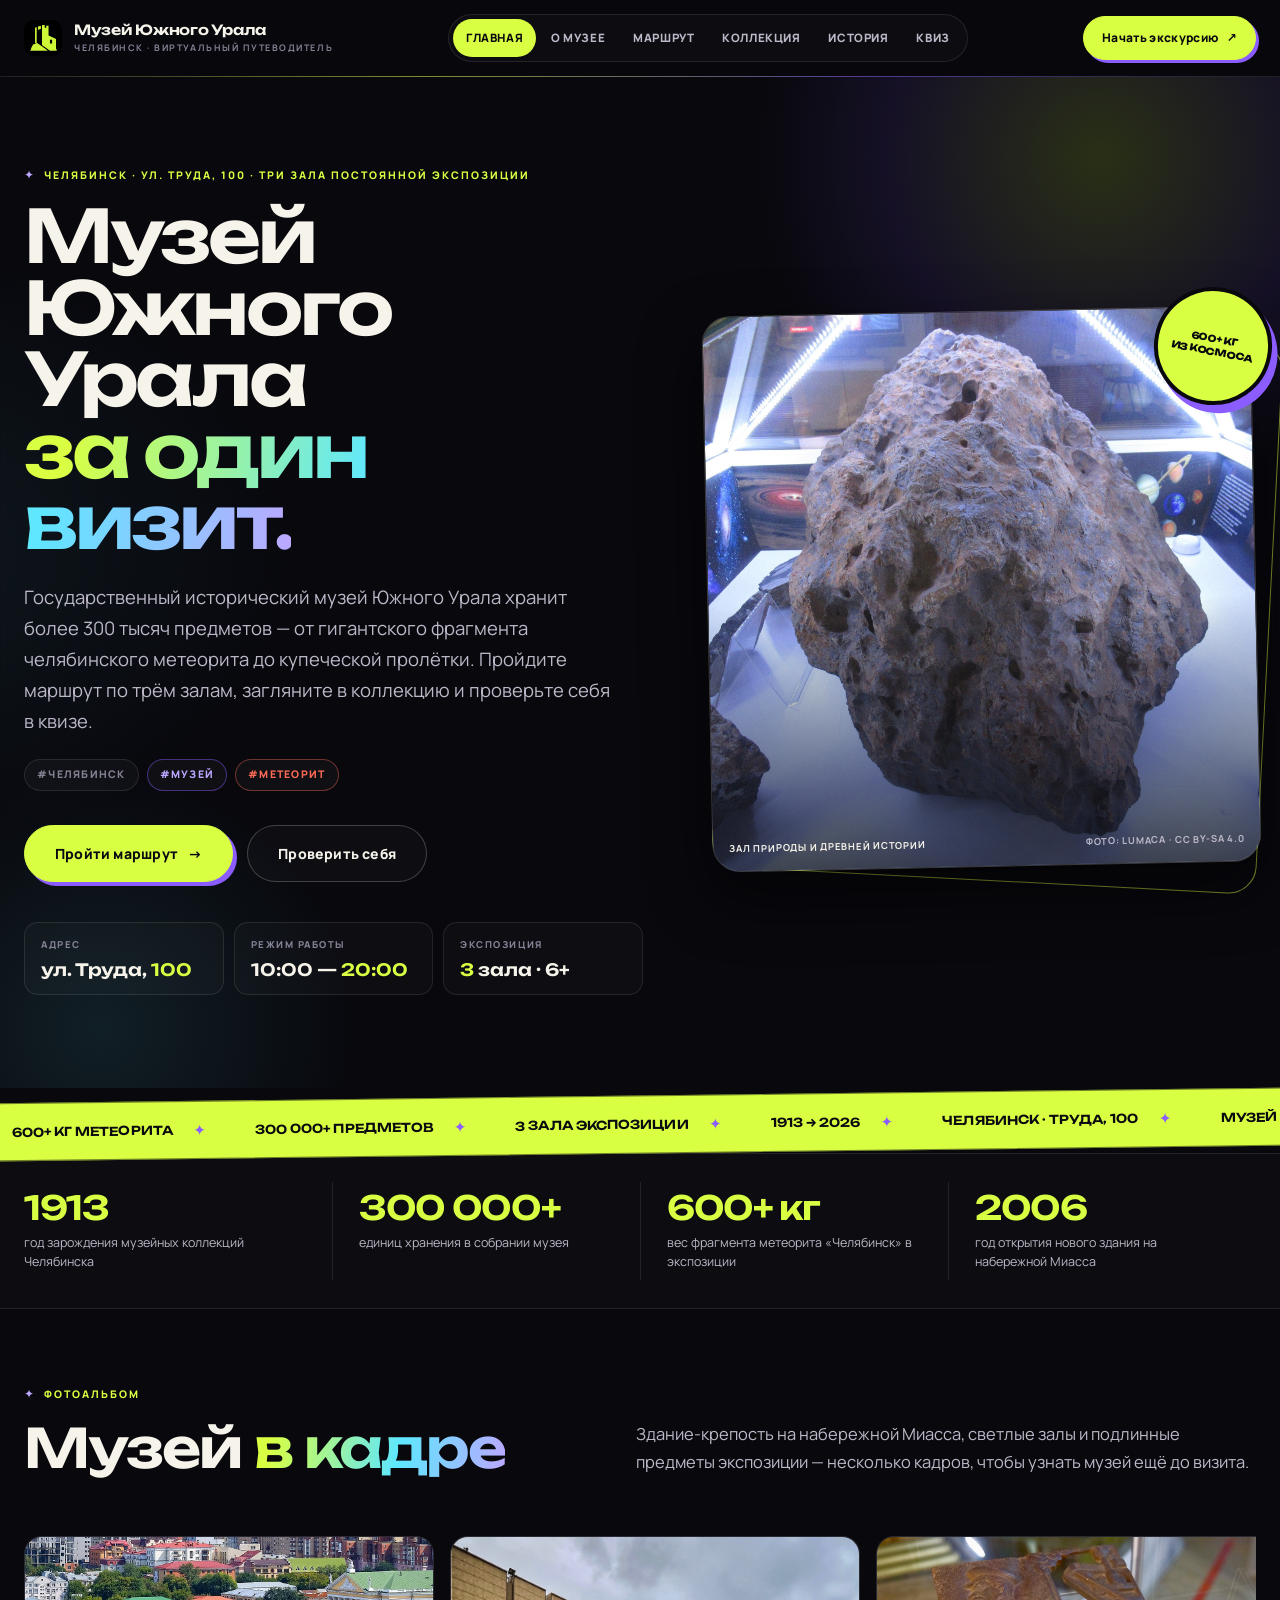
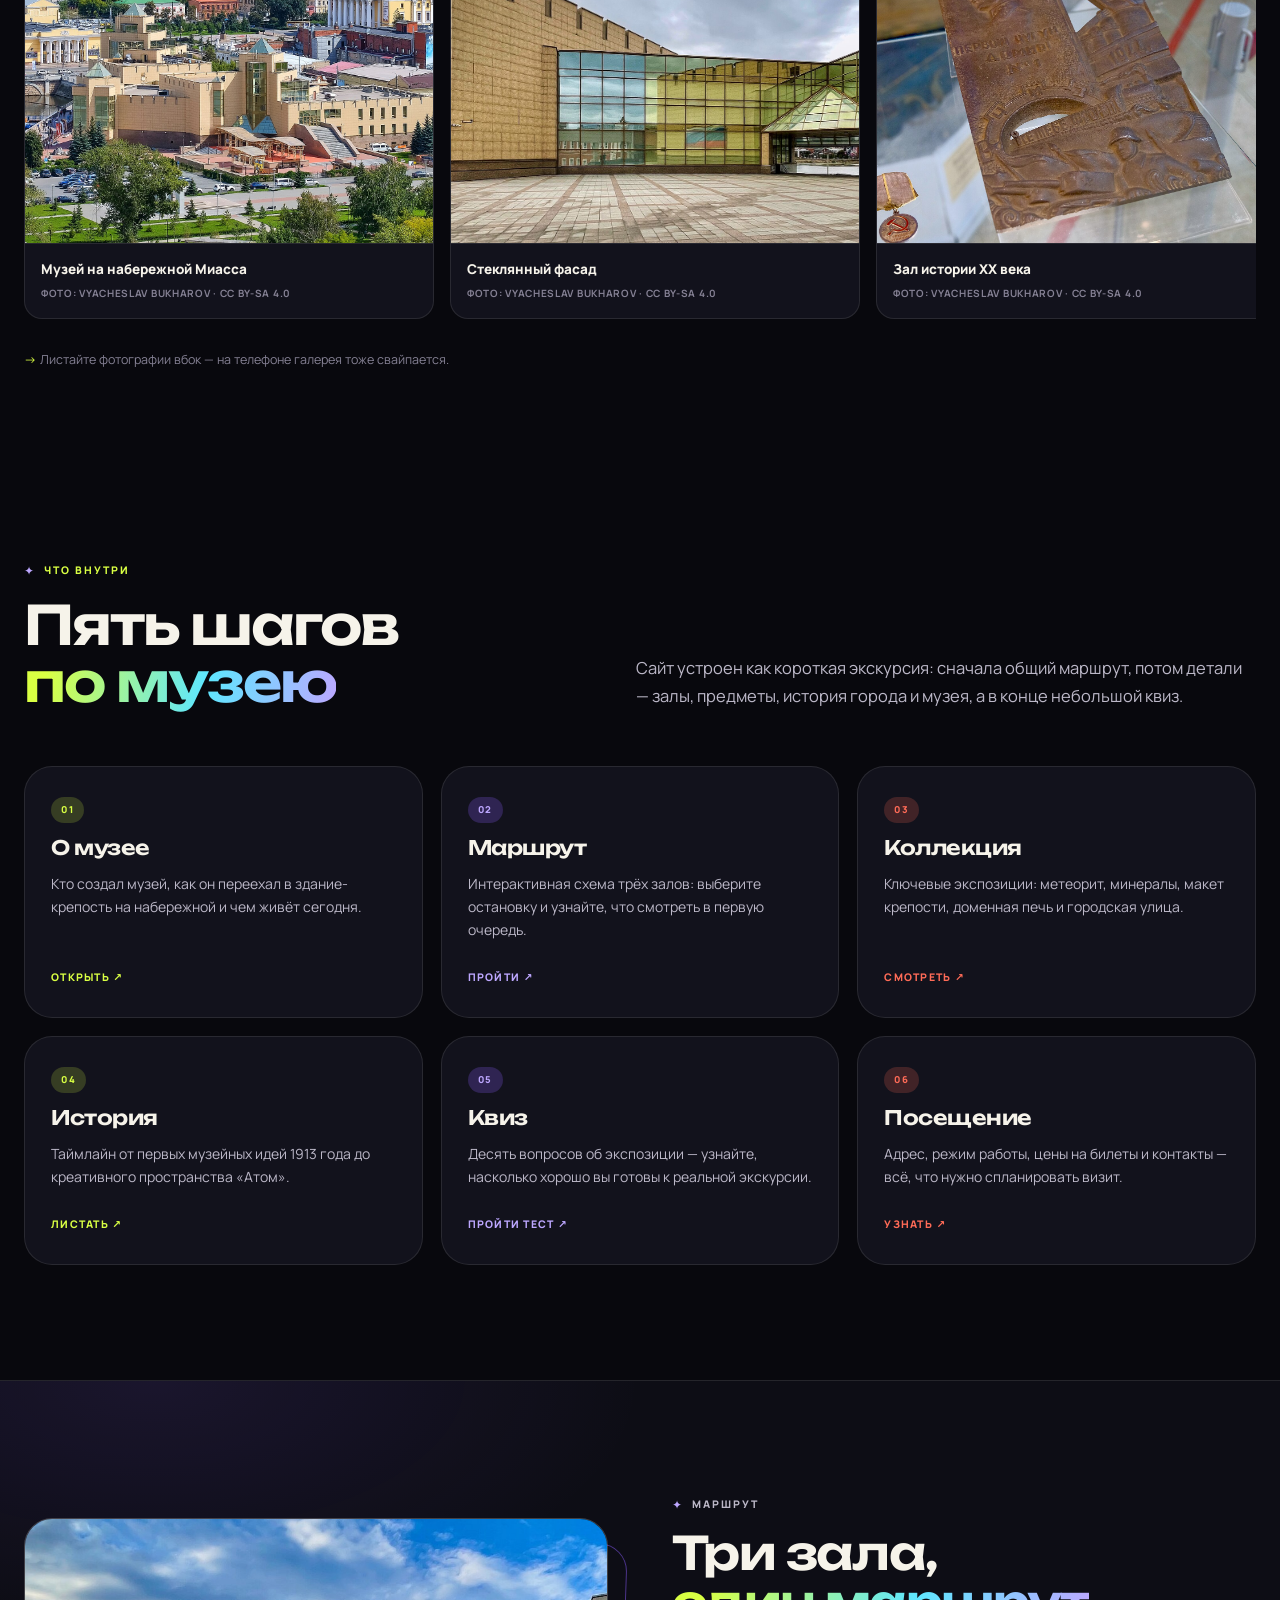
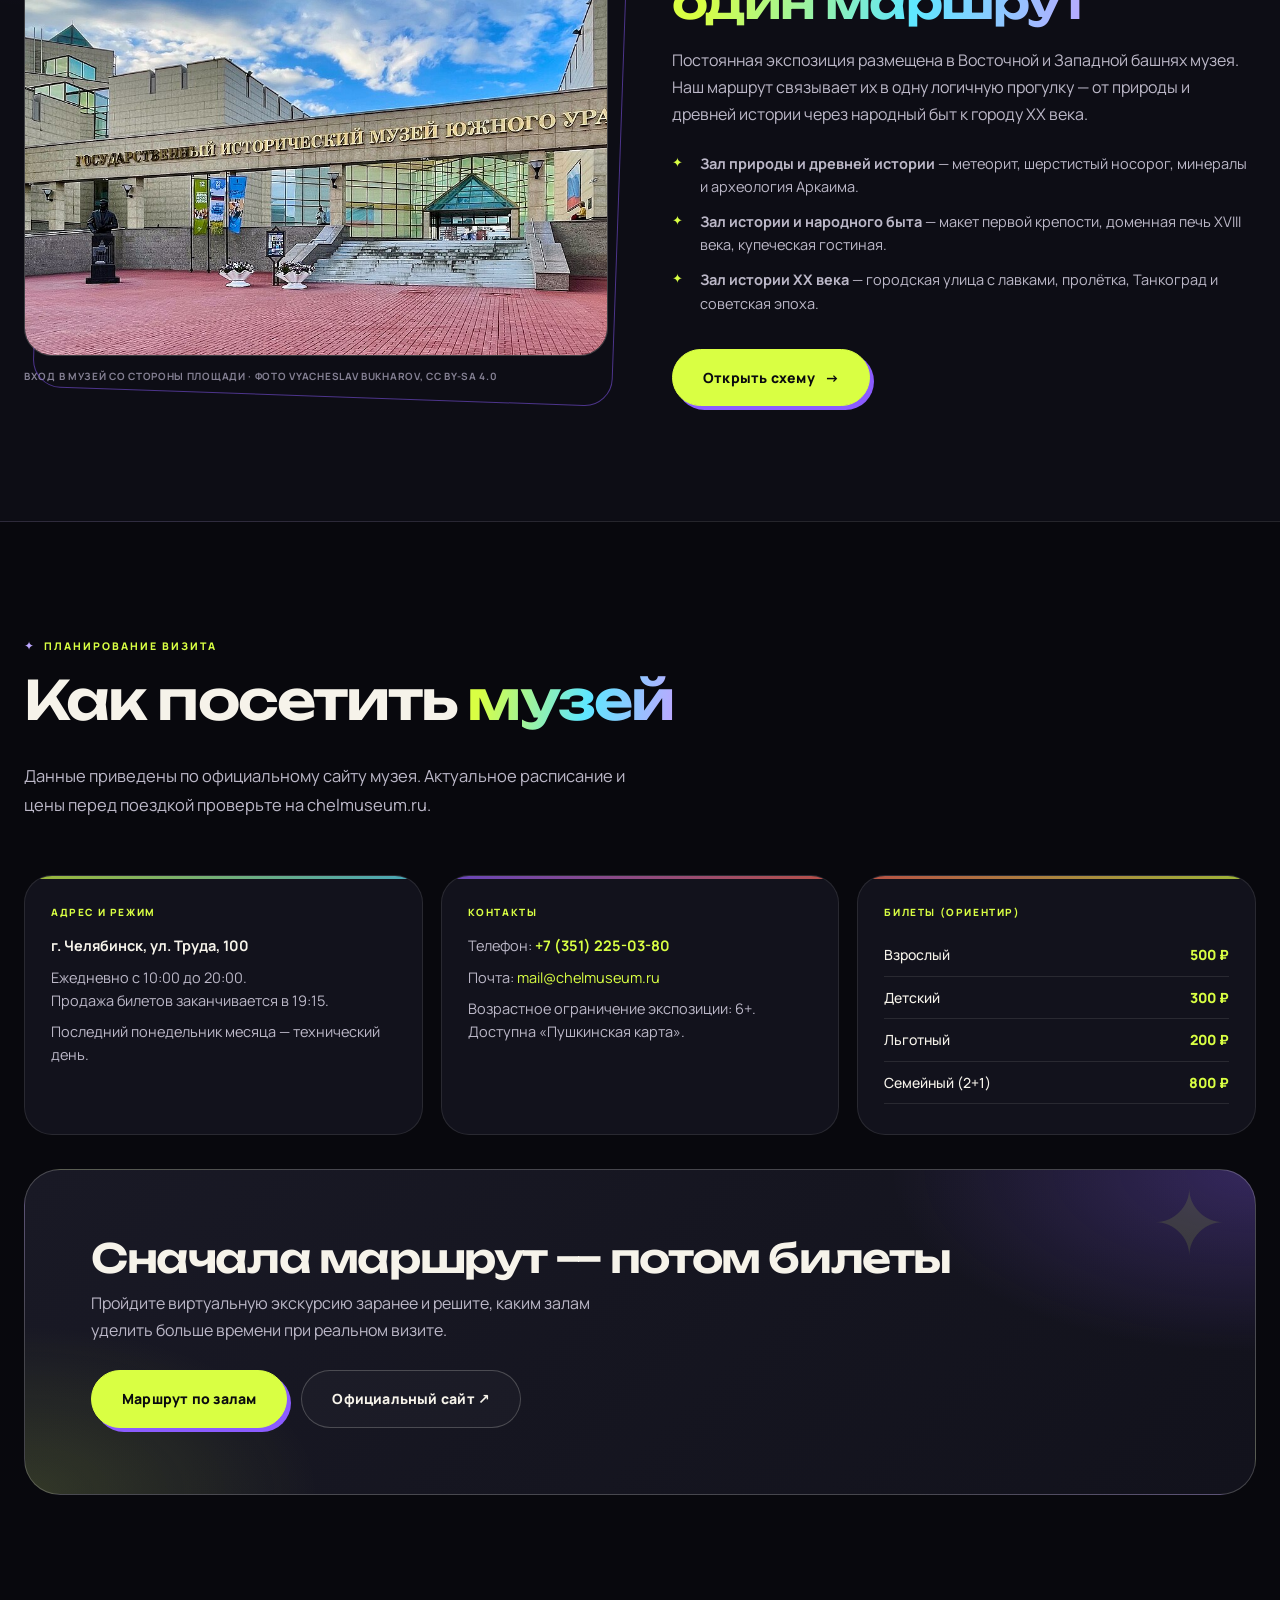
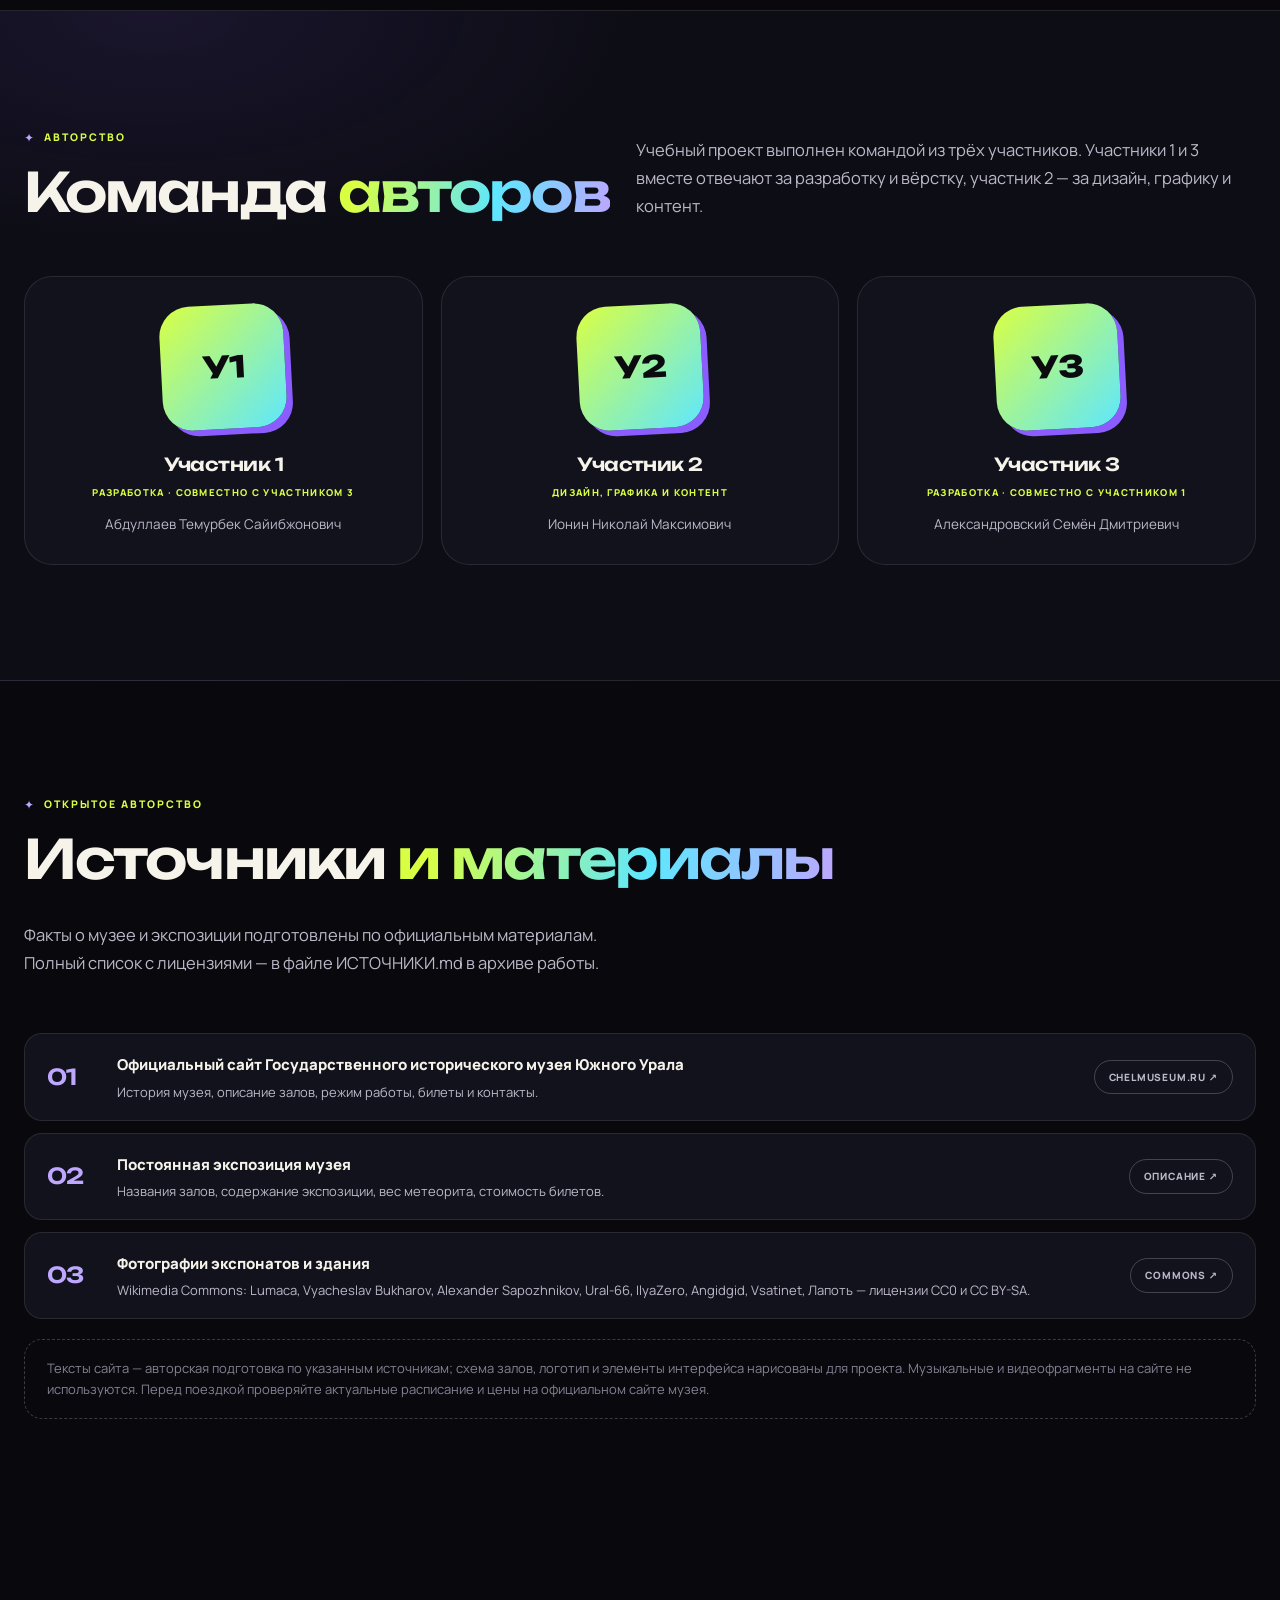
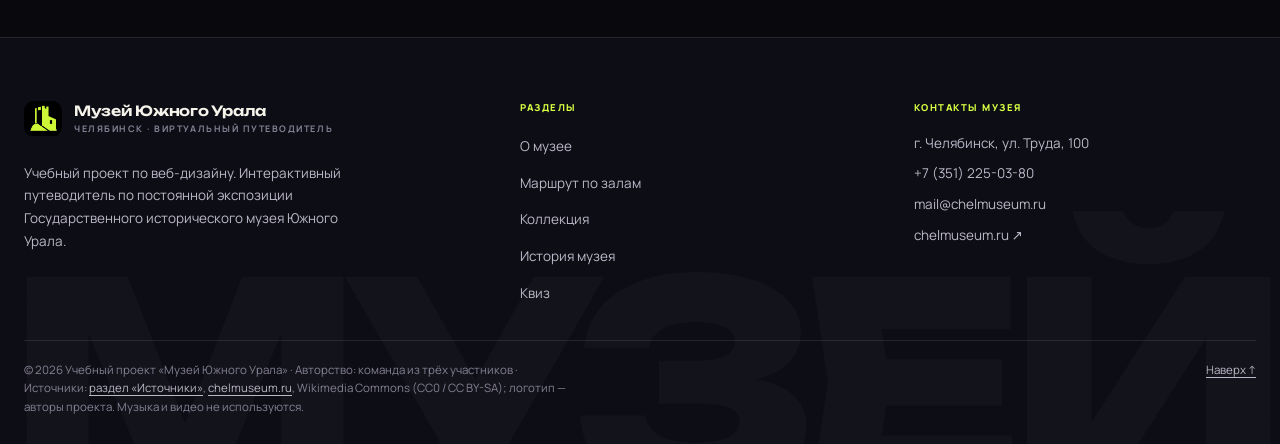
==== commit 95b826cc: "Музей Южного Урала" ====
--- a/index.html
+++ b/index.html
@@ -37,8 +37,6 @@
   </header>
 
   <main id="main">
-
-    <!-- Герой -->
     <section class="hero" aria-labelledby="hero-title">
       <div class="container hero-grid">
         <div class="hero-copy">
@@ -326,8 +324,6 @@
           <article class="team-card">
             <div class="team-avatar">
               <span aria-hidden="true">У1</span>
-              <img src="assets/images/xFUel3Wk.jpg" width="800" height="800" loading="lazy"
-                   alt="Фото участника 1" onerror="this.hidden=true">
             </div>
             <h3>Участник 1</h3>
             <span class="team-role">Разработка · совместно с участником 3</span>
@@ -336,8 +332,6 @@
           <article class="team-card">
             <div class="team-avatar">
               <span aria-hidden="true">У2</span>
-              <img src="assets/images/Q_7I99ul.jpg" width="800" height="800" loading="lazy"
-                   alt="Фото участника 2" onerror="this.hidden=true">
             </div>
             <h3>Участник 2</h3>
             <span class="team-role">Дизайн, графика и контент</span>
@@ -346,8 +340,6 @@
           <article class="team-card">
             <div class="team-avatar">
               <span aria-hidden="true">У3</span>
-              <img src="assets/images/LxFRM_Ic.jpg" width="800" height="800" loading="lazy"
-                   alt="Фото участника 3" onerror="this.hidden=true">
             </div>
             <h3>Участник 3</h3>
             <span class="team-role">Разработка · совместно с участником 1</span>
@@ -399,8 +391,8 @@
         </div>
 
         <p class="license-note reveal">
-          Тексты сайта — авторская подготовка по указанным источникам; схема залов и иконки
-          нарисованы для проекта. Музыкальные и видеофрагменты на сайте не используются.
+          Тексты сайта — авторская подготовка по указанным источникам; схема залов,
+          логотип и элементы интерфейса нарисованы для проекта. Музыкальные и видеофрагменты на сайте не используются.
           Перед поездкой проверяйте актуальные расписание и цены на официальном сайте музея.
         </p>
       </div>
@@ -449,7 +441,7 @@
           © <span id="current-year">2026</span> Учебный проект «Музей Южного Урала» ·
           Авторство: команда из трёх участников · Источники: <a href="#sources">раздел «Источники»</a>,
           <a href="https://chelmuseum.ru/" target="_blank" rel="noreferrer">chelmuseum.ru</a>,
-          Wikimedia Commons (CC0 / CC BY-SA). Музыка и видео не используются.
+          Wikimedia Commons (CC0 / CC BY-SA); логотип — авторы проекта. Музыка и видео не используются.
         </p>
         <a href="#main">Наверх ↑</a>
       </div>
